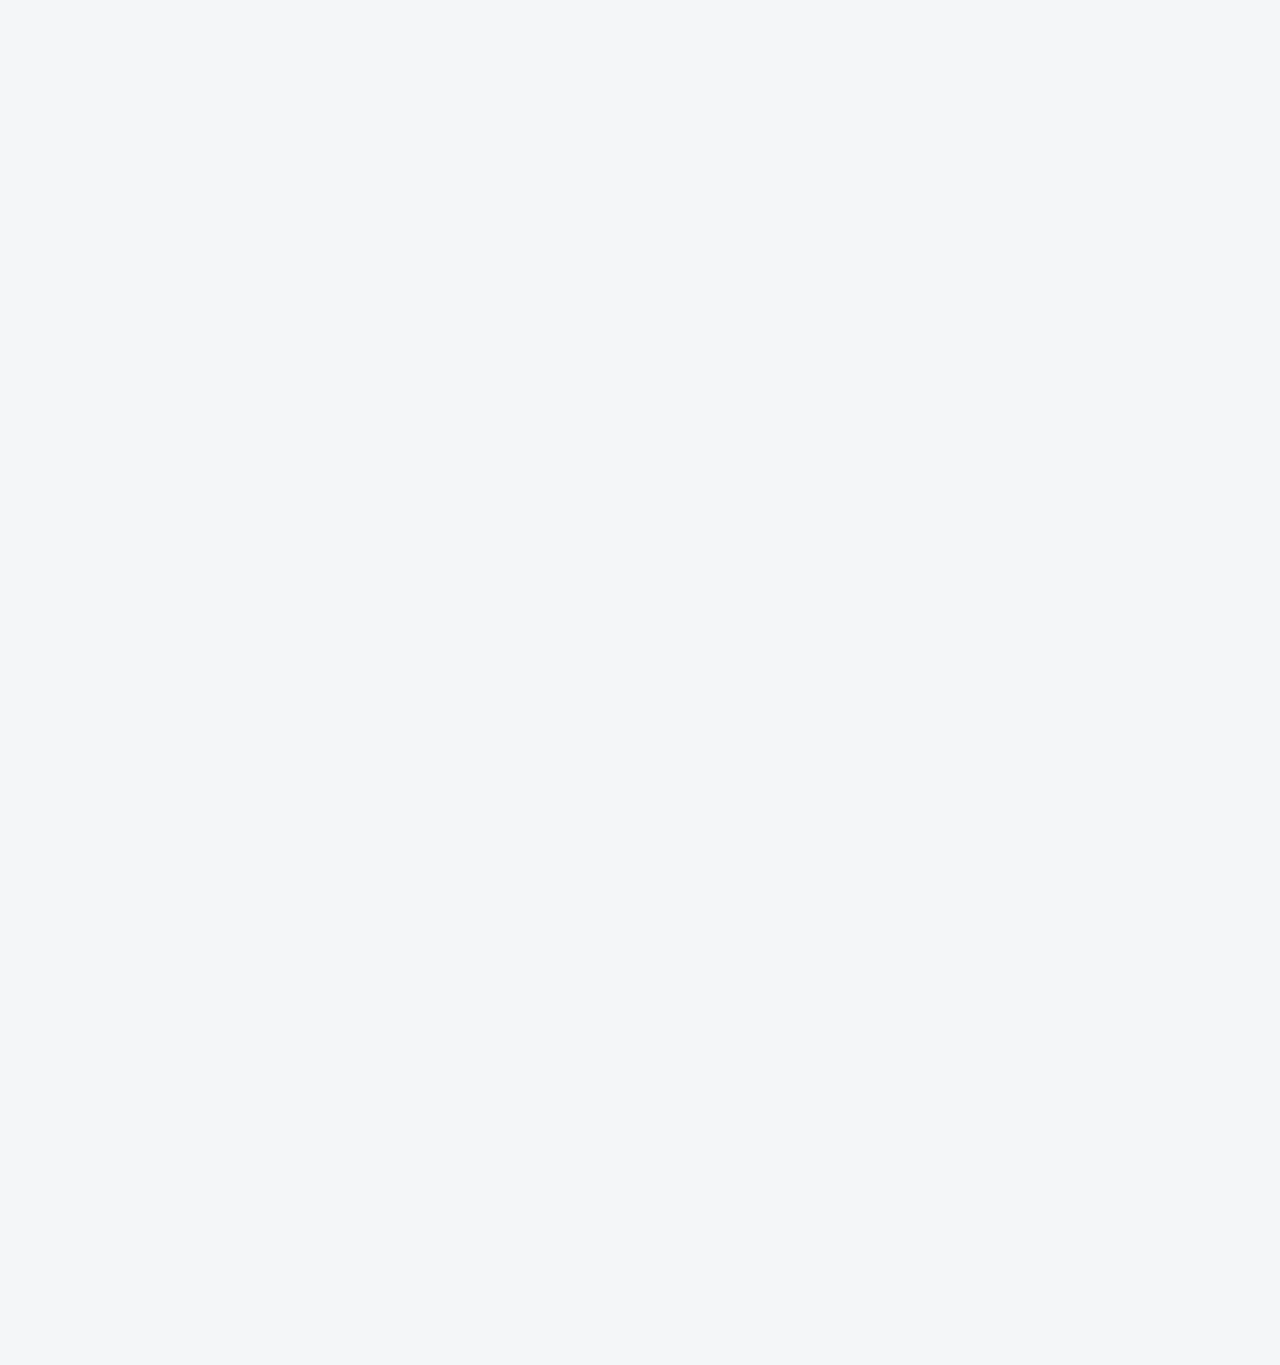
==== index.html @ 86b99d9c "v1.0: 굴착기 인양력 비교 · 시각화 Co-Authored-By: Claude Fable 5.2 <noreply@anthropic.com>" ====
<!DOCTYPE html>
<html lang="ko">
<head>
<meta charset="UTF-8">
<meta name="viewport" content="width=device-width, initial-scale=1.0">
<title>굴착기 인양력 비교 · 시각화 — 표준 CSV · 2D/3D · 기준 대비 차이 · 엑셀</title>
<meta name="description" content="자사 · 경쟁사 굴착기 인양력 표준 CSV 를 올리면 옵션별로 걸러 전방 · 측방 인양력을 2D · 3D 로 비교하고, 기준 모델 대비 차이(%)와 엑셀 자료를 만듭니다. 설치 없이 브라우저에서 돌고 파일은 서버로 올라가지 않습니다.">
<link rel="icon" href="favicon.svg" type="image/svg+xml">
<link rel="canonical" href="https://build-2611-18.jobability.co.kr/">
<meta name="robots" content="index,follow">
<meta property="og:type" content="website">
<meta property="og:site_name" content="생성형 AI 업무자동화 전문가과정 · 2차수">
<meta property="og:url" content="https://build-2611-18.jobability.co.kr/">
<meta property="og:title" content="굴착기 인양력 비교 · 시각화 — 생성형 AI 업무자동화 전문가과정 2차수">
<meta property="og:description" content="표준 CSV 를 올리면 옵션별 필터 · 2D/3D 비교 · 기준 모델 대비 차이(%) · 엑셀까지. 설치 없이 브라우저에서.">
<meta property="og:image" content="https://build-2611-18.jobability.co.kr/og-index.png">
<meta property="og:image:width" content="1200">
<meta property="og:image:height" content="630">
<meta property="og:locale" content="ko_KR">
<meta name="twitter:card" content="summary_large_image">
<link rel="stylesheet" href="css/style.css?v=1.0">
<link rel="stylesheet" href="css/app.css?v=1.0">
<!-- auth-kit: 로그인 전에는 도구 화면을 감춘다(js/auth.js 가 판정 뒤 푼다) -->
<script>document.documentElement.classList.add('auth-lock')</script>
<link rel="stylesheet" href="css/auth.css?v=2026-11-13.1">
<link rel="stylesheet" href="css/board.css?v=2026-11-13.1">
<link rel="stylesheet" href="css/kit-build.css?v=2026-11-13.1">
<!-- /auth-kit -->
</head>
<body>
<nav class="topnav" aria-label="주요 메뉴">
  <div class="topnav-inner">
    <a class="topnav-brand" href="index.html">인양력 비교 <small>build-2611-18 · 기획 조민규</small></a>
    <ul class="topnav-links">
      <li><a href="#s-data">데이터</a></li>
      <li><a href="#s-cond">조건</a></li>
      <li><a href="#s-2d">2D</a></li>
      <li><a href="#s-cmp">비교표</a></li>
      <li><a href="#s-3d">3D</a></li>
      <li><a href="#s-ai">AI 자동정리</a></li>
      <li><a href="guide.html">사용법</a></li>
      <li><a href="plan.html">기획서</a></li>
    </ul>
  </div>
</nav>
<header class="hero"><div class="wrap">
  <div class="eyebrow">생성형 AI 업무자동화 전문가과정 · 2차수 · 프로젝트 18</div>
  <h1>굴착기 인양력 비교 · 시각화</h1>
  <p>자사 · 경쟁사 인양력 <b>표준 CSV(19열)</b>를 올리면 옵션별로 걸러 <b>전방 · 측방 인양력을 2D · 3D</b>로 비교하고,
     <b>기준 모델 대비 차이(%)</b>와 엑셀 자료를 만듭니다. Python 설치 없이 브라우저에서 바로 돕니다.</p>
</div></header>

<main><div class="wrap">

<section id="s-data" class="card">
  <h2 style="margin-top:0">1. 인양력 데이터를 올리세요 <small>표준 머리글 CSV · 엑셀, 여러 파일 가능</small></h2>
  <label class="drop" id="drop">
    <input type="file" id="file" accept=".csv,.xlsx,.xls" multiple>
    <b>CSV · 엑셀 파일을 끌어다 놓거나 눌러서 고르세요</b>
    <span>파일은 서버로 올라가지 않습니다 · 읽기와 계산은 이 브라우저 안에서만 합니다</span>
  </label>
  <div class="btnrow">
    <button class="btn primary" id="btn-sample">예제로 해보기</button>
    <button class="btn" id="btn-template">표준 양식(CSV) 내려받기</button>
    <button class="btn" id="btn-sample-csv">예제 CSV 내려받기</button>
    <button class="btn sm danger" id="btn-clear" hidden>올린 데이터 비우기</button>
  </div>
  <p class="sub" style="margin-top:10px">예제는 가상 모델 4종(ALPHA AX35 등)입니다 — 실제 장비의 값이 아닙니다.</p>
  <div id="file-status"></div>
</section>

<section id="s-cond" class="card" hidden>
  <h2 style="margin-top:0">2. 비교 조건 <small>고르면 바로 다시 그립니다</small></h2>
  <div id="filters"></div>
  <div class="form">
    <label>Height(2D · 비교표) <select id="height"></select></label>
    <label>값 표시(Data Label) <select id="label"><option value="off">끔</option><option value="on">켬</option></select></label>
  </div>
  <h3>비교할 곡선 <small>같은 사양(모델 · 붐 · 암 · 캐빈 · 슈 · CW · 블레이드)이 한 곡선입니다 · ★ = 기준 모델</small></h3>
  <div class="tablewrap free" id="curves"></div>
  <div id="cond-notes"></div>
</section>

<section id="s-2d" class="card" hidden>
  <h2 style="margin-top:0">3. 2D 비교 <small>Radius – Lifting Capacity</small></h2>
  <div class="win"><h3>전방(Front) 인양력</h3><div id="c-front"></div></div>
  <div class="win"><h3>측방(Side) 인양력</h3><div id="c-side"></div></div>
</section>

<section id="s-cmp" class="card" hidden>
  <h2 style="margin-top:0">4. 기준 모델 대비 차이</h2>
  <div class="form">
    <label>비교할 Radius(m) <input type="text" id="radii" placeholder="비우면 데이터에 있는 반경 전부 · 예) 2, 2.5, 3.2"></label>
  </div>
  <p class="sub">데이터에 없는 사이 반경은 앞뒤 값을 직선으로 이은 <b>추정값</b>이고 「추정」으로 표시합니다. 데이터 범위 밖 반경은 값을 만들지 않습니다.</p>
  <h3>전방(Front)</h3><div class="tablewrap free" id="t-front"></div>
  <h3>측방(Side)</h3><div class="tablewrap free" id="t-side"></div>
  <div class="btnrow noprint"><button class="btn green" id="btn-xlsx">엑셀로 내려받기</button><button class="btn" id="btn-csv">거른 데이터 CSV</button><button class="btn" id="btn-print">인쇄 · PDF 저장</button></div>
</section>

<section id="s-3d" class="card" hidden>
  <h2 style="margin-top:0">5. 3D 비교 <small>Radius × Height × Capacity — 그림을 끌어 돌려 봅니다</small></h2>
  <div class="form">
    <label>구분 <select id="k3"><option value="front">전방(Front)</option><option value="side">측방(Side)</option></select></label>
    <label>모양 <select id="m3"><option value="surface">곡면(높이별 곡선 + 반경별 연결)</option><option value="scatter">점</option></select></label>
    <label>좌우 회전 <input type="range" id="yaw" min="-180" max="180" value="-30"></label>
    <label>위아래 <input type="range" id="pitch" min="5" max="85" value="30"></label>
  </div>
  <div id="c-3d"></div>
</section>

<section id="s-ai" class="card">
  <h2 style="margin-top:0">6. 경쟁사 인양력 표 — AI 자동정리 결과를 표준 CSV 로 <small>API 키 없이</small></h2>
  <ol class="steps">
    <li>아래 지침을 복사해 쓰는 AI(ChatGPT · Claude · Gemini)에 붙이고, 카탈로그의 인양력 표 <b>이미지</b>를 함께 올립니다.</li>
    <li>AI 가 준 <b>JSON</b> 을 아래 칸에 붙여 넣고 「검증 및 변환」을 누릅니다. 단위(kg · kN · lb · mm · ft)는 ton · m 로 바꾸고 옵션 표기를 맞춥니다.</li>
    <li>표를 <b>원본 이미지와 대조</b>해 틀린 숫자를 JSON 에서 고친 뒤 다시 변환합니다. 맞으면 CSV 로 받거나 바로 비교에 넣습니다.</li>
  </ol>
  <div class="btnrow"><button class="btn" id="btn-prompt">이미지 분석 지침 복사</button><button class="btn sm" id="btn-json-sample">JSON 예시 넣기</button></div>
  <details class="box"><summary>지침 전문 보기</summary><pre class="prompt" id="prompt"></pre></details>
  <textarea id="json" spellcheck="false" placeholder='{"case":"3","defaults":{…},"cells":[…]}'></textarea>
  <div class="btnrow"><button class="btn primary" id="btn-convert">검증 및 변환</button><button class="btn" id="btn-conv-csv" hidden>변환된 CSV 내려받기</button><button class="btn green" id="btn-conv-use" hidden>변환된 데이터로 비교하기</button></div>
  <div id="conv-status"></div>
  <div class="tablewrap" id="conv-table" hidden></div>
  <p class="sub">AI 는 숫자 · 단위 · 전방/측방 · 옵션 분류를 잘못 읽을 수 있습니다. 대조 없이 설계 판단에 쓰지 마세요. 별표(*)는 값과 따로 보존하고 표에서 굵게 보입니다.</p>
</section>

</div></main>
<footer><div class="wrap">생성형 AI 업무자동화 전문가과정 2차수 · 프로젝트 18 · 기획 조민규 · 예제 데이터는 실제 장비 값이 아닙니다.</div></footer>
<script src="lib/xlsx.full.min.js"></script>
<script src="js/prompt.js?v=1.0"></script>
<script src="js/lift.js?v=1.0"></script>
<script src="js/app.js?v=1.0"></script>
<!-- auth-kit: 로그인 · 사용 신청 · 승인 · 게시판(키트 정본 data10-00/kit/auth, 적용 build-2611-00/tools/kit) -->
<script src="vendor/supabase.js?v=2026-11-13.1"></script>
<script src="js/auth-config.js?v=2026-11-13.1"></script>
<script src="js/kit-build.js?v=2026-11-13.1"></script>
<script src="js/board.js?v=2026-11-13.1"></script>
<script src="js/auth.js?v=2026-11-13.1"></script>
<!-- /auth-kit -->
</body>
</html>
---- css/style.css ----
:root{
  --bg:#f4f6f8; --card:#fff; --ink:#152232; --sub:#5b6b7b; --line:#dde4ea;
  --brand:#154b6e; --brand-deep:#0d3350; --accent:#0b6e99;
  --ok:#0a6045; --warn:#7a4f00; --danger:#c8341f;
  --wrap:1320px; --pad:24px;
}
@media (max-width:640px){ :root{ --pad:16px; } }
*{box-sizing:border-box; margin:0; padding:0;}
html,body{background:var(--bg); color:var(--ink);
  font-family:"Pretendard","Apple SD Gothic Neo","Malgun Gothic",sans-serif;}
body{font-size:15px; line-height:1.65; word-break:keep-all; overflow-wrap:break-word;}

/* 상단 바는 고정 — 표를 아래로 훑는 동안에도 조작부가 보여야 한다.
   sticky 가 아니라 fixed 다: 조상에 overflow 가 걸리면 sticky 는 조용히 죽는다. */
.topnav{position:fixed; top:0; left:0; right:0; z-index:40;
  background:var(--brand-deep); border-bottom:1px solid rgba(255,255,255,.12);}
.topnav-inner{display:flex; align-items:center; justify-content:space-between;
  gap:20px; max-width:var(--wrap); margin:0 auto; padding:0 var(--pad); min-height:56px;}
.topnav-brand{display:flex; align-items:center; min-height:56px; color:#fff;
  font-weight:750; font-size:14.5px; text-decoration:none; white-space:nowrap;}
.topnav-brand small{font-weight:400; opacity:.7; font-size:12px; margin-left:8px;}
.topnav-links{display:flex; align-items:center; gap:2px; list-style:none; margin:0; padding:0;
  overflow-x:auto; scrollbar-width:none;}
.topnav-links::-webkit-scrollbar{display:none;}
.topnav-links a{display:flex; align-items:center; min-height:56px; padding:0 12px;
  color:rgba(255,255,255,.82); text-decoration:none; font-size:13.5px; font-weight:600;
  white-space:nowrap; border-bottom:2px solid transparent;}
.topnav-links a:hover{color:#fff;}
.topnav-links a.active{color:#fff; border-bottom-color:#7ec8a0;}
@media (max-width:860px){
  .topnav-inner{gap:10px; padding:0 14px; min-height:52px;}
  .topnav-brand{min-height:52px; font-size:13.5px;} .topnav-brand small{display:none;}
  .topnav-links a{min-height:52px; padding:0 9px; font-size:13px;}
}

.hero{background:linear-gradient(180deg,var(--brand-deep),var(--brand)); color:#fff;
  padding:52px 0 38px; margin-top:56px;}
@media (max-width:860px){ .hero{margin-top:52px; padding:38px 0 28px;} }
.hero .eyebrow{font-size:12.5px; letter-spacing:.08em; opacity:.75; margin-bottom:9px;}
.hero h1{font-size:27px; line-height:1.3; font-weight:750; margin-bottom:11px;}
.hero p{max-width:66ch; color:rgba(255,255,255,.86); font-size:14.5px;}
main{padding:34px 0 60px;}
.wrap{max-width:var(--wrap); margin:0 auto; padding:0 var(--pad);}

h2{font-size:19px; font-weight:700; margin:32px 0 8px;}
main > .wrap > :first-child{margin-top:0;}
p{margin:0 0 13px;} .sub{color:var(--sub); font-size:14px;}
code{font-family:ui-monospace,SFMono-Regular,Menlo,monospace; font-size:.92em;
  background:#eef2f6; border-radius:4px; padding:1px 5px;}

.card{background:var(--card); border:1px solid var(--line); border-radius:12px;
  padding:22px 24px; margin-bottom:18px;}
.drop{display:block; border:2px dashed #93a7bd; border-radius:12px; background:#fbfdff;
  padding:30px 20px; text-align:center; cursor:pointer; transition:border-color .15s,background .15s;}
.drop:hover,.drop.over{border-color:var(--accent); background:#f0f8fc;}
.drop b{display:block; font-size:15.5px; margin-bottom:5px;}
.drop span{color:var(--sub); font-size:13.5px;}
input[type=file]{display:none;}

.btn{display:inline-flex; align-items:center; justify-content:center; gap:6px;
  min-height:42px; padding:0 18px; border-radius:9px; border:1px solid var(--line);
  background:#fff; color:var(--ink); font-size:14px; font-weight:650; cursor:pointer;}
.btn:hover{border-color:#9fb2c4;}
.btn.primary{background:var(--brand); border-color:var(--brand); color:#fff;}
.btn.primary:hover{background:var(--brand-deep);}
.btn.green{background:var(--ok); border-color:var(--ok); color:#fff;}
.btn:disabled{opacity:.45; cursor:not-allowed;}
.btnrow{display:flex; flex-wrap:wrap; gap:8px; margin-top:14px;}

.note{border-left:4px solid var(--accent); background:#eef6fa; color:#0b3a4f;
  padding:13px 15px; border-radius:8px; font-size:14px; margin:14px 0;}
.warn{border-left:4px solid var(--danger); background:#fdeae7; color:#7a1a0c;
  padding:13px 15px; border-radius:8px; font-size:14px; margin:14px 0;}
.ok{border-left:4px solid var(--ok); background:#e9f6f0; color:#08422a;
  padding:13px 15px; border-radius:8px; font-size:14px; margin:14px 0;}

.tablewrap{overflow-x:auto; border:1px solid var(--line); border-radius:10px; background:#fff; max-height:70vh;}
table{border-collapse:collapse; width:100%; font-size:13px;}
th,td{border-bottom:1px solid var(--line); padding:8px 11px; text-align:left; white-space:nowrap;}
th{background:#eef2f6; font-weight:700; position:sticky; top:0; z-index:1;}
tr:last-child td{border-bottom:0;}
td.num{text-align:right; font-variant-numeric:tabular-nums;}
td.mono{font-family:ui-monospace,SFMono-Regular,Menlo,monospace;}
tr.flag td{background:#fdf3f1;}
/* 계산으로 채운 값은 문서에 적혀 있던 값과 **신뢰도가 다르다.**
   같은 모양으로 두면 사람이 구분하지 못한 채 그대로 믿게 된다. */
td .calc{display:inline-block; margin-left:5px; font-size:10.5px; font-weight:700;
  color:#0b3a4f; background:#dceaf3; border-radius:4px; padding:1px 5px; vertical-align:middle;}
.rev{color:var(--danger); font-weight:650; white-space:normal; min-width:240px;}

.filelist{margin:13px 0 0; padding:0; list-style:none; font-size:13.5px;}
.filelist li{padding:6px 0; border-bottom:1px solid var(--line); color:var(--sub);
  display:flex; justify-content:space-between; gap:10px;}
.filelist li:last-child{border-bottom:0;}
.stats{display:flex; flex-wrap:wrap; gap:10px; margin:14px 0 0;}
.stat{background:#eef2f6; border-radius:9px; padding:9px 14px; font-size:13.5px;}
.stat b{font-size:17px; display:block; font-variant-numeric:tabular-nums;}
footer{border-top:1px solid var(--line); padding:24px 0 40px; color:var(--sub); font-size:13px;}
---- css/app.css ----
/* 이 앱 전용 — 공통 style.css 뒤에 읽는다 */
[hidden]{display:none !important;}
h3{font-size:15.5px; font-weight:700; margin:22px 0 8px;}
h3 small,h2 small{font-weight:400; font-size:12.5px; margin-left:6px; color:var(--sub);}
a{color:var(--accent);}
section{scroll-margin-top:70px;}
.btn.sm{min-height:34px; padding:0 12px; font-size:13px;} .btn.danger{color:var(--danger); border-color:#e7b5ad;}
.bad{color:var(--danger); font-weight:650;} .muted{color:var(--sub);}
.note ul,.warn ul,.ok ul{margin:6px 0 0 18px;}
.form{display:grid; grid-template-columns:repeat(auto-fill,minmax(min(220px,100%),1fr)); gap:10px 14px; align-items:end; margin:10px 0;}
.form label{display:flex; flex-direction:column; gap:4px; font-size:13px; color:var(--sub); min-width:0;}
input[type=text],select,textarea{font:inherit; font-size:14px; padding:6px 8px; border:1px solid var(--line); border-radius:7px; background:#fff; color:var(--ink); min-width:0; width:100%;}
input[type=range]{width:100%;}
textarea{min-height:150px; resize:vertical; font-family:ui-monospace,SFMono-Regular,Menlo,monospace; font-size:12.5px; line-height:1.55; margin-top:10px;}
.tablewrap.free{max-height:none;}
.frow{display:flex; flex-wrap:wrap; gap:6px 8px; align-items:center; margin:7px 0; font-size:13.5px;}
.frow > b{min-width:74px; font-size:12.5px; color:var(--sub); font-weight:600;}
.chip{border:1px solid var(--line); background:#fff; color:var(--ink); border-radius:999px; padding:4px 12px; font:inherit; font-size:13px; cursor:pointer; min-height:30px;}
.chip.on{background:var(--brand); border-color:var(--brand); color:#fff;}
.chip.only{background:#eef2f6; cursor:default; color:var(--sub);}
#curves td{padding:5px 8px; vertical-align:middle;} #curves input[type=color]{width:34px; height:26px; padding:0; border:1px solid var(--line); border-radius:5px; background:#fff;}
#curves tr.off td{opacity:.5;} #curves tr.base td:nth-child(3){font-weight:700;}
.win{margin:0 0 6px; min-width:0;}
svg.big{width:100%; height:auto; display:block; background:#fff; border:1px solid var(--line); border-radius:10px; touch-action:none;}
svg .grid{stroke:#e6ebf0;} svg .ax{font-size:11.5px; fill:#5b6b7b;} svg .axt{font-size:12px; fill:#34404c; font-weight:600;} svg .lbl{font-size:10.5px; fill:#152232;}
svg .frame{stroke:#b7c2cd; stroke-width:1; fill:none;}
.legend{display:flex; flex-wrap:wrap; gap:6px 14px; align-items:center; font-size:12.5px; color:var(--sub); margin:6px 0;}
.legend .sw{display:inline-block; width:14px; height:4px; border-radius:2px; margin-right:5px; vertical-align:3px;}
td.num{text-align:right; font-variant-numeric:tabular-nums; white-space:nowrap;}
td.up{color:#0a6045;} td.down{color:var(--danger);} td .est{font-size:11px; color:#8a5a00; background:#fdf1d8; border-radius:4px; padding:0 4px; margin-left:4px;}
td small.d{display:block; font-size:11.5px;}
tr.base td{background:#f1f6fa;} td b.star{font-weight:800;}
.steps{margin:0 0 12px 20px;} .steps li{margin-bottom:5px; font-size:14px;}
details.box{border:1px solid var(--line); border-radius:10px; padding:10px 14px; margin-top:10px; background:#fbfdff;}
details.box summary{cursor:pointer; font-weight:650; font-size:14px;}
pre.prompt{white-space:pre-wrap; font-size:12px; line-height:1.6; margin:10px 0 0; max-height:320px; overflow:auto;}
.doc h2{margin-top:30px;} .doc ol,.doc ul{margin:0 0 13px 22px;} .doc li{margin-bottom:5px;}
@media print{
  .topnav,.hero,footer,.noprint,#s-data,#s-ai,#filters,.form{display:none !important;}
  body,html{background:#fff;} main{padding:0;} .card{border:0; padding:0 0 10px; margin:0;} svg,table{break-inside:avoid;}
  .tablewrap{overflow:visible; max-height:none; border:0;} th{position:static;}
}
---- css/auth.css ----
/* data10 로그인 키트 — 정본: data10-00/kit/auth/css/auth.css (사본을 직접 고치지 말 것)
   로그인 전 대문 · 사용 신청 · 승인 대기 · 구성원 관리 창. 클래스는 모두 ag- / auth- 로 시작해 도구 화면과 섞이지 않는다. */
:root {
  --ag-ink: #172334; --ag-sub: #55657a; --ag-line: #d6dee8; --ag-bg: #f3f6f9;
  --ag-navy: #13274b; --ag-navy-2: #0c1b36; --ag-brand: #1f5fa8; --ag-brand-d: #174a84;
  --ag-ok: #1b6e3a; --ag-ok-bg: #e5f3ea; --ag-err: #b3261e; --ag-err-bg: #fdecea; --ag-warn: #7a5200; --ag-warn-bg: #fff4d6;
  --ag-accent: #a9c2e2;
  --ag-pad: 20px;
}
@media (min-width: 640px) { :root { --ag-pad: 28px; } }
@media (min-width: 1024px) { :root { --ag-pad: 40px; } }

/* 로그인 전에는 도구 화면을 감춘다(자리는 그대로 — 그래프 폭 계산이 흔들리지 않게 visibility) */
html.auth-lock body > *:not(#authGate) { visibility: hidden; }
html.auth-lock body { overflow: hidden; }

.ag {
  position: fixed; inset: 0; z-index: 2000; overflow-y: auto; -webkit-overflow-scrolling: touch;
  background: var(--ag-bg); color: var(--ag-ink);
  font: 16px/1.65 Pretendard, 'Apple SD Gothic Neo', 'Malgun Gothic', 'Noto Sans KR', sans-serif;
  word-break: keep-all; overflow-wrap: break-word;
}
.ag[hidden] { display: none; }
.ag *, .ag *::before, .ag *::after, .ag-modal * { box-sizing: border-box; }

.ag-wrap {
  max-width: calc(1180px + 2 * var(--ag-pad)); margin: 0 auto; padding: 0 var(--ag-pad);
  display: grid; grid-template-columns: minmax(0, 1fr); gap: 0;
}
.ag-hero {
  background: linear-gradient(160deg, var(--ag-navy) 0%, var(--ag-navy-2) 100%); color: #fff;
  margin: 0 calc(-1 * var(--ag-pad)); padding: 36px var(--ag-pad) 32px;
}
.ag-side { padding: 24px 0 8px; }
@media (min-width: 960px) {
  .ag { background: linear-gradient(90deg, var(--ag-navy-2) 0, var(--ag-navy-2) 50%, var(--ag-bg) 50%); }
  .ag-wrap { grid-template-columns: minmax(0, 1fr) minmax(0, 1fr); min-height: calc(100vh - 48px); align-items: center; }
  .ag-hero { margin: 0; padding: 56px 48px 56px 0; background: none; min-height: 100%; display: flex; flex-direction: column; justify-content: center; }
  .ag-side { padding: 56px 0 56px 48px; }
}
.ag-eyebrow { margin: 0 0 10px; font-size: 13.5px; letter-spacing: .02em; color: var(--ag-accent); }
.ag-hero h1 { margin: 0 0 14px; font-size: clamp(26px, 3.6vw, 38px); line-height: 1.3; color: #fff; font-weight: 800; }
.ag-lead { margin: 0 0 24px; color: #d7e3f2; font-size: 16.5px; max-width: 640px; }
.ag-feats { list-style: none; margin: 0 0 24px; padding: 0; display: grid; grid-template-columns: minmax(0, 1fr); gap: 10px; }
@media (min-width: 640px) { .ag-feats { grid-template-columns: repeat(2, minmax(0, 1fr)); } }
.ag-feats li { border: 1px solid rgba(255, 255, 255, .14); border-radius: 12px; padding: 14px 16px; background: rgba(255, 255, 255, .05); }
.ag-feats b { display: block; color: #fff; font-size: 15.5px; margin-bottom: 4px; }
.ag-feats span { display: block; color: #c4d3e6; font-size: 14px; line-height: 1.55; }
.ag-flow-t { margin: 0 0 8px; font-size: 13.5px; color: #a9c2e2; }
.ag-flow ol { list-style: none; margin: 0; padding: 0; display: flex; flex-wrap: wrap; gap: 8px; }
.ag-flow li { display: inline-flex; align-items: center; gap: 8px; padding: 6px 12px 6px 6px; border-radius: 999px; background: rgba(255, 255, 255, .08); color: #e6eef8; font-size: 14px; }
.ag-n { display: inline-grid; place-items: center; width: 24px; height: 24px; border-radius: 50%; background: #fff; color: var(--ag-navy); font-weight: 700; font-size: 13px; }

.ag-card { background: #fff; border: 1px solid var(--ag-line); border-radius: 16px; padding: 26px 24px; box-shadow: 0 10px 30px rgba(15, 30, 55, .08); max-width: 460px; margin: 0 auto; }
.ag-card h2 { margin: 6px 0 8px; font-size: 21px; color: var(--ag-ink); }
.ag-card p { margin: 0 0 12px; }
.ag-sub { color: var(--ag-sub); font-size: 14.5px; }
.ag-tabs { display: flex; gap: 4px; padding: 4px; background: #eef2f6; border-radius: 10px; margin: 0 0 18px; }
.ag-tabs button { flex: 1; border: 0; background: transparent; padding: 9px 10px; border-radius: 8px; font: inherit; font-weight: 600; color: var(--ag-sub); cursor: pointer; }
.ag-tabs button[aria-selected="true"] { background: #fff; color: var(--ag-ink); box-shadow: 0 1px 3px rgba(0, 0, 0, .1); }
.ag-form { display: grid; gap: 12px; }
.ag-form label { display: grid; gap: 5px; font-size: 14px; font-weight: 600; color: var(--ag-ink); }
.ag-form small { font-weight: 400; color: var(--ag-sub); }
.ag-form input { font: inherit; font-size: 16px; font-weight: 400; padding: 10px 12px; border: 1px solid var(--ag-line); border-radius: 9px; background: #fff; color: var(--ag-ink); width: 100%; }
.ag-form input::placeholder { color: #8a97a8; font-weight: 400; }
.ag-form input:focus { outline: 2px solid var(--ag-brand); outline-offset: 1px; border-color: var(--ag-brand); }
.ag-btn { font: inherit; font-weight: 700; display: inline-flex; align-items: center; justify-content: center; gap: 6px; min-height: 44px; padding: 8px 16px;
  border-radius: 10px; border: 1px solid var(--ag-line); background: #fff; color: var(--ag-ink); cursor: pointer; width: 100%; }
.ag-btn:hover { border-color: var(--ag-brand); }
.ag-btn:disabled { opacity: .6; cursor: progress; }
.ag-primary { background: var(--ag-brand); border-color: var(--ag-brand); color: #fff; }
.ag-primary:hover { background: var(--ag-brand-d); }
.ag-kakao { background: #fee500; border-color: #fee500; color: #191600; }
.ag-or { display: flex; align-items: center; gap: 10px; color: var(--ag-sub); font-size: 13px; margin: 14px 0; }
.ag-or::before, .ag-or::after { content: ''; flex: 1; height: 1px; background: var(--ag-line); }
.ag-hint { margin: 14px 0 0 !important; color: var(--ag-sub); font-size: 13.5px; }
.ag-msg { margin: 12px 0 0 !important; font-size: 14px; min-height: 1em; color: var(--ag-sub); }
.ag-msg:empty { display: none; }
.ag-msg.is-err { color: var(--ag-err); background: var(--ag-err-bg); padding: 8px 12px; border-radius: 8px; }
.ag-msg.is-ok { color: var(--ag-ok); background: var(--ag-ok-bg); padding: 8px 12px; border-radius: 8px; }
.ag-link { border: 0; background: none; color: var(--ag-sub); text-decoration: underline; font: inherit; font-size: 14px; cursor: pointer; margin-top: 14px; padding: 6px 0; }
.ag-badge { display: inline-block; padding: 3px 10px; border-radius: 999px; background: var(--ag-warn-bg); color: var(--ag-warn); font-size: 13px; font-weight: 700; }
.ag-badge.is-off { background: var(--ag-err-bg); color: var(--ag-err); }
.ag-claim { margin-top: 16px; padding: 14px; border: 1px dashed var(--ag-line); border-radius: 10px; font-size: 14px; color: var(--ag-sub); }
.ag-foot { text-align: center; color: var(--ag-sub); font-size: 13px; margin: 0; padding: 14px var(--ag-pad) 22px; }
@media (min-width: 960px) { .ag-foot { color: #8fa3bd; text-align: left; max-width: calc(1180px + 2 * var(--ag-pad)); margin: 0 auto; } }

/* 상단 바 계정 칩 */
.auth-chip { display: flex; align-items: center; gap: 6px; margin-left: auto; flex-wrap: nowrap; font-size: 13.5px; }
.auth-chip.is-float { position: fixed; top: 10px; right: 10px; z-index: 1500; background: #fff; border: 1px solid var(--ag-line); border-radius: 999px; padding: 4px 6px 4px 12px; }
.auth-chip-name { max-width: 9em; overflow: hidden; text-overflow: ellipsis; white-space: nowrap; font-weight: 600; }
.auth-chip-btn { font: inherit; font-size: 13px; border: 1px solid var(--ag-line); background: #fff; color: var(--ag-ink); border-radius: 8px; padding: 5px 10px; cursor: pointer; white-space: nowrap; display: inline-flex; align-items: center; gap: 4px; }
.auth-chip-btn:hover { border-color: var(--ag-brand); color: var(--ag-brand); }
.auth-chip-n { display: inline-grid; place-items: center; min-width: 18px; height: 18px; padding: 0 5px; border-radius: 9px; background: var(--ag-err); color: #fff; font-size: 11.5px; font-weight: 700; }
.auth-chip-n[hidden] { display: none; }
@media (max-width: 639px) { .auth-chip-name { display: none; } }

/* 구성원 관리 창 */
.ag-modal { position: fixed; inset: 0; z-index: 2100; background: rgba(10, 20, 35, .5); display: flex; align-items: flex-start; justify-content: center; padding: 24px 12px; overflow-y: auto;
  font: 15px/1.6 Pretendard, 'Apple SD Gothic Neo', 'Malgun Gothic', sans-serif; color: var(--ag-ink); word-break: keep-all; overflow-wrap: break-word; }
.ag-modal[hidden] { display: none; }
.ag-panel { background: #fff; border-radius: 14px; width: 100%; max-width: 980px; padding: 20px 22px 24px; }
.ag-panel-h { display: flex; align-items: center; justify-content: space-between; gap: 12px; }
.ag-panel-h h2 { margin: 0; font-size: 20px; }
.ag-x { border: 0; background: none; font-size: 26px; line-height: 1; cursor: pointer; color: var(--ag-sub); padding: 4px 8px; }
.ag-panel .ag-tabs { max-width: 320px; margin: 12px 0; }
.ag-tablewrap { overflow-x: auto; }
.ag-table { width: 100%; border-collapse: collapse; font-size: 14.5px; }
.ag-table th, .ag-table td { text-align: left; vertical-align: top; padding: 10px 8px; border-bottom: 1px solid var(--ag-line); }
.ag-table th { background: #f1f4f8; font-size: 13.5px; white-space: nowrap; }
.ag-table small { color: var(--ag-sub); }
.ag-acts { display: flex; flex-wrap: wrap; gap: 6px; min-width: 150px; }
.ag-btn.ag-sm { width: auto; min-height: 34px; padding: 4px 10px; font-size: 13.5px; }
.ag-st { display: inline-block; padding: 1px 8px; border-radius: 999px; font-size: 12.5px; font-weight: 700; background: #eef2f6; color: var(--ag-sub); }
.ag-st.is-pending { background: var(--ag-warn-bg); color: var(--ag-warn); }
.ag-st.is-active { background: var(--ag-ok-bg); color: var(--ag-ok); }
.ag-st.is-disabled { background: var(--ag-err-bg); color: var(--ag-err); }
.ag-st.is-admin { background: #e6eef9; color: var(--ag-brand-d); }
/* 밝은 테마(plan.json landing.theme = "light") — 바탕은 --ag-bg, 글자는 --ag-ink, 강조는 --ag-accent */
.ag-light, .ag-light .ag-hero { background: var(--ag-bg); }
@media (min-width: 960px) { .ag.ag-light { background: var(--ag-bg); } }
.ag-light .ag-hero { color: var(--ag-ink); }
.ag-light .ag-hero h1 { color: var(--ag-navy); font-size: clamp(30px, 4.2vw, 46px); line-height: 1.25; }
.ag-light .ag-eyebrow { font-size: 16px; font-weight: 700; }
.ag-light .ag-lead { color: var(--ag-sub); font-size: 17px; }
.ag-light .ag-feats li { background: #fff; border-color: var(--ag-line); }
.ag-light .ag-feats b { color: var(--ag-ink); }
.ag-light .ag-feats span { color: var(--ag-sub); }
.ag-light .ag-flow-t { color: var(--ag-sub); }
.ag-light .ag-flow li { background: #fff; color: var(--ag-ink); border: 1px solid var(--ag-line); }
.ag-light .ag-n { background: var(--ag-navy); color: #fff; }
.ag-light .ag-primary { background: var(--ag-navy); border-color: var(--ag-navy); }
.ag-light .ag-primary:hover { background: var(--ag-navy-2); }
@media (min-width: 960px) { .ag-light .ag-foot { color: var(--ag-sub); } }
/* 대문 그림(SVG) — 현장 데이터 → 관리도. 색은 currentColor 하나로(테마마다 .ag-art color 만 바꾼다) */
.ag-hero { position: relative; overflow: hidden; }
.ag-hero > :not(.ag-art) { position: relative; z-index: 1; }
.ag-art { position: absolute; z-index: 0; pointer-events: none; color: #7fa6d6; opacity: .3;
  right: -40px; top: 8px; width: min(560px, 78%); height: auto; }
.ag-par { transition: transform .6s cubic-bezier(.2, .7, .2, 1); }
.ag-line { fill: none; stroke: currentColor; stroke-width: 2.5; stroke-linecap: round; }
.ag-ucl { stroke: currentColor; stroke-width: 1; stroke-dasharray: 5 6; opacity: .55; }
.ag-lbl { fill: currentColor; font-size: 12px; opacity: .7; font-family: inherit; }
.ag-pt { fill: var(--ag-navy-2); stroke: currentColor; stroke-width: 2; }
.ag-ring { fill: none; stroke: currentColor; stroke-width: 2; transform-box: fill-box; transform-origin: center; opacity: 0; }
@media (max-width: 639px) { .ag-art { width: 92%; right: -24px; top: 0; opacity: .28; } .ag-lbl { display: none; } }
/* 데스크톱: 왼쪽 칸 맨 아래 띠(내용과 겹치지 않게 그만큼 아래 여백을 둔다) */
@media (min-width: 960px) {
  .ag-hero { padding-bottom: 210px; }
  .ag-art { top: auto; bottom: 34px; left: 0; right: 32px; width: auto; max-width: 600px; opacity: .55; }
}
.ag-light .ag-art { color: var(--ag-navy); opacity: .26; }
.ag-light .ag-pt { fill: var(--ag-bg); }

/* 「이렇게 씁니다」 단계 — 차례로 밝아진다(그림의 점과 함께) */
.ag-flow li { transition: background-color .35s, box-shadow .35s, color .35s; }
.ag-flow li.is-on { background: rgba(255, 255, 255, .18); box-shadow: inset 0 0 0 1px rgba(255, 255, 255, .45); color: #fff; }
.ag-light .ag-flow li.is-on { background: #fff; box-shadow: inset 0 0 0 1.5px var(--ag-navy); color: var(--ag-navy); }

/* 효과 — .ag-fx 는 JS 가 처음 한 번만 붙인다(모션 최소화면 붙이지 않음). 효과가 없어도 모든 내용은 보인다. */
@keyframes agDraw { to { stroke-dashoffset: 0; } }
@keyframes agFade { from { opacity: 0; } }
@keyframes agUp { from { opacity: 0; transform: translateY(12px); } }
@keyframes agPop { from { opacity: 0; transform: scale(.4); } }
@keyframes agPulse { 0% { opacity: .85; transform: scale(.6); } 100% { opacity: 0; transform: scale(2.2); } }
.ag-fx .ag-line { stroke-dasharray: 1; stroke-dashoffset: 1; animation: agDraw 1.8s cubic-bezier(.4, 0, .2, 1) .2s forwards; }
.ag-fx .ag-area { animation: agFade 1.2s ease 1s both; }
.ag-fx .ag-pt { transform-box: fill-box; transform-origin: center; animation: agPop .45s cubic-bezier(.2, .9, .3, 1.4) var(--d, 1s) both; }
.ag-fx .ag-eyebrow, .ag-fx .ag-hero h1, .ag-fx .ag-lead { animation: agUp .6s ease both; }
.ag-fx .ag-hero h1 { animation-delay: .08s; } .ag-fx .ag-lead { animation-delay: .16s; }
.ag-fx .ag-feats li { animation: agUp .55s ease both; }
.ag-fx .ag-feats li:nth-child(1) { animation-delay: .28s; } .ag-fx .ag-feats li:nth-child(2) { animation-delay: .36s; }
.ag-fx .ag-feats li:nth-child(3) { animation-delay: .44s; } .ag-fx .ag-feats li:nth-child(4) { animation-delay: .52s; }
.ag-fx .ag-flow { animation: agUp .55s ease .62s both; }
.ag-fx .ag-card { animation: agUp .6s ease .18s both; }
.ag-ring { animation: agPulse 2.4s ease-out infinite; }
.ag-feats li { transition: border-color .25s, background-color .25s; }
.ag-feats li:hover { border-color: rgba(255, 255, 255, .32); background: rgba(255, 255, 255, .08); }
.ag-light .ag-feats li:hover { border-color: var(--ag-navy); background: #fff; }

/* ───────── 대문 사진 ───────── */
.ag-sr { position: absolute !important; width: 1px; height: 1px; overflow: hidden; clip: rect(0 0 0 0); white-space: nowrap; }
/* banner: 완성 그림을 위에 그대로(잘리지 않게), 아래에 기능 · 로그인 */
.ag.ag-has-banner { background: var(--ag-bg); }
.ag-banner { background: var(--ag-navy-2); display: flex; justify-content: center; }
.ag-banner { cursor: pointer; }
.ag-banner img { display: block; width: 100%; max-width: 1600px; height: auto; max-height: 72vh; object-fit: contain; }
/* 데스크톱: 그림 아래로 로그인 카드가 첫 화면에 걸리게 높이를 줄인다 */
@media (min-width: 960px) { .ag-banner img { max-height: 52vh; } }
.ag-banner:focus-visible { outline: 3px solid var(--ag-brand); outline-offset: -3px; }
.ag-wrap-banner { padding-top: 24px; padding-bottom: 8px; }
.ag-has-banner .ag-hero-sub { background: none; color: var(--ag-ink); margin: 0; padding: 0 0 8px; }
.ag-has-banner .ag-feats li { background: #fff; border-color: var(--ag-line); }
.ag-has-banner .ag-feats b { color: var(--ag-ink); } .ag-has-banner .ag-feats span { color: var(--ag-sub); }
.ag-has-banner .ag-flow-t { color: var(--ag-sub); }
.ag-has-banner .ag-flow li { background: #fff; color: var(--ag-ink); border: 1px solid var(--ag-line); }
.ag-has-banner .ag-flow li.is-on { box-shadow: inset 0 0 0 1.5px var(--ag-brand); color: var(--ag-brand-d); }
.ag-has-banner .ag-n { background: var(--ag-navy); color: #fff; }
@media (min-width: 960px) {
  .ag-wrap-banner { min-height: 0; align-items: start; padding-top: 32px; }
  .ag-has-banner .ag-hero-sub { padding: 8px 40px 24px 0; min-height: 0; }
  .ag-has-banner .ag-side { padding: 8px 0 24px 40px; }
  .ag-has-banner .ag-foot { color: var(--ag-sub); }
}
/* cover: 사진 위에 대표색을 덮는다(글자 대비를 위해 왼쪽을 더 짙게) */
.ag-hero.ag-cover { background:
  linear-gradient(100deg, color-mix(in srgb, var(--ag-navy-2) 94%, transparent) 0%, color-mix(in srgb, var(--ag-navy) 82%, transparent) 55%, color-mix(in srgb, var(--ag-navy) 45%, transparent) 100%),
  var(--ag-photo) center / cover no-repeat, var(--ag-navy-2); }
@media (min-width: 960px) {
  .ag.ag-has-cover { background: linear-gradient(90deg, var(--ag-navy-2) 0, var(--ag-navy-2) 50%, var(--ag-bg) 50%); }
  .ag-has-cover .ag-wrap { max-width: none; padding-left: 0; }
  .ag-has-cover .ag-hero.ag-cover { margin: 0; padding: 56px 48px 56px max(var(--ag-pad), calc((100vw - 1180px) / 2)); min-height: 100vh; }
}

@media (prefers-reduced-motion: reduce) {
  .ag *, .ag-modal * { transition: none !important; animation: none !important; }
  .ag-ring { opacity: .6; }
}

/* ═════════ 홈페이지 모드(로그인 전) — hp-* ═════════
   색은 과제마다 --ag-navy · --ag-navy-2 · --ag-brand · --ag-brand-d · --ag-accent 로 바뀐다(plan.json landing.colors). */
.ag.ag-home { background: #fff; color: var(--ag-ink); scroll-behavior: smooth; }
@media (min-width: 960px) { .ag.ag-home { background: #fff; } }
.ag-home.hp-modal-open { overflow: hidden; }
.hp { --hp-pad: var(--ag-pad); --hp-max: 1200px; --hp-soft: #f4f7fb; --hp-line: #e2e8f0; font-size: 16px; }
.hp-in { max-width: calc(var(--hp-max) + 2 * var(--hp-pad)); margin: 0 auto; padding: 0 var(--hp-pad); }
.hp a { color: inherit; }
.hp h1, .hp h2, .hp h3 { margin: 0; letter-spacing: -0.01em; }
.hp-ic { width: 24px; height: 24px; fill: none; stroke: currentColor; stroke-width: 1.7; stroke-linecap: round; stroke-linejoin: round; flex: none; }
.hp-ic-s { width: 17px; height: 17px; fill: none; stroke: currentColor; stroke-width: 1.9; stroke-linecap: round; stroke-linejoin: round; flex: none; }

/* 머리글 */
.hp-nav { position: sticky; top: 0; z-index: 30; background: rgba(255, 255, 255, .92); backdrop-filter: saturate(1.4) blur(10px); border-bottom: 1px solid transparent; transition: border-color .2s, box-shadow .2s; }
.hp-nav.is-scrolled { border-bottom-color: var(--hp-line); box-shadow: 0 6px 20px rgba(15, 30, 55, .06); }
.hp-nav-in { display: flex; align-items: center; gap: 18px; min-height: 66px; }
.hp-brand { display: flex; align-items: center; gap: 12px; text-decoration: none; min-width: 0; flex: 1 1 auto; }
.hp-logo { height: 30px; width: auto; display: block; }
.hp-wordmark { display: inline-flex; flex-direction: column; line-height: 1.05; font-weight: 800; font-size: 18px; color: var(--ag-navy); white-space: nowrap; }
.hp-wordmark small { font-size: 10.5px; font-weight: 700; letter-spacing: .14em; color: var(--ag-sub); margin-top: 3px; }
.hp-div { width: 1px; height: 26px; background: var(--hp-line); flex: none; }
.hp-tool { display: inline-flex; align-items: center; gap: 9px; min-width: 0; }
.hp-mark { display: inline-grid; place-items: center; width: 32px; height: 32px; border-radius: 9px; flex: none;
  background: linear-gradient(135deg, var(--ag-brand), var(--ag-navy)); color: #fff; box-shadow: 0 4px 12px color-mix(in srgb, var(--ag-brand) 35%, transparent); }
.hp-mark-ic { width: 18px; height: 18px; fill: none; stroke: currentColor; stroke-width: 2; stroke-linecap: round; stroke-linejoin: round; }
.hp-tool-t { font-weight: 700; font-size: 15.5px; color: var(--ag-ink); white-space: nowrap; overflow: hidden; text-overflow: ellipsis; }
.hp-links { display: none; gap: 4px; }
.hp-links a { text-decoration: none; color: var(--ag-sub); font-weight: 600; font-size: 14.5px; padding: 8px 12px; border-radius: 8px; }
.hp-links a:hover { color: var(--ag-ink); background: var(--hp-soft); }
.hp-acts { display: flex; gap: 8px; flex: none; }
@media (min-width: 1024px) { .hp-links { display: flex; } }
@media (max-width: 639px) { .hp-wordmark small, .hp-div, .hp-tool-t { display: none; } .hp-acts .hp-ghost { display: none; } }

/* 단추 */
.hp-btn { font: inherit; font-weight: 700; font-size: 14.5px; display: inline-flex; align-items: center; justify-content: center; gap: 8px;
  min-height: 42px; padding: 9px 18px; border-radius: 10px; border: 1px solid transparent; cursor: pointer; text-decoration: none; white-space: nowrap; transition: background-color .2s, border-color .2s, transform .15s, box-shadow .2s; }
.hp-btn:focus-visible { outline: 3px solid color-mix(in srgb, var(--ag-brand) 45%, transparent); outline-offset: 2px; }
.hp-lg { min-height: 50px; padding: 12px 24px; font-size: 16px; border-radius: 12px; }
.hp-primary { background: var(--ag-brand); color: #fff; box-shadow: 0 6px 18px color-mix(in srgb, var(--ag-brand) 30%, transparent); }
.hp-primary:hover { background: var(--ag-brand-d); transform: translateY(-1px); }
.hp-ghost { background: transparent; color: var(--ag-ink); border-color: var(--hp-line); }
.hp-ghost:hover { border-color: var(--ag-brand); color: var(--ag-brand-d); }
.hp-line { background: rgba(255, 255, 255, .08); color: #fff; border-color: rgba(255, 255, 255, .45); }
.hp-line:hover { background: rgba(255, 255, 255, .16); }

/* 히어로 */
.hp-hero { position: relative; overflow: hidden; color: #fff;
  background: radial-gradient(1200px 520px at 85% 15%, color-mix(in srgb, var(--ag-brand) 55%, transparent), transparent 60%),
              linear-gradient(160deg, var(--ag-navy) 0%, var(--ag-navy-2) 100%); }
.hp-hero::after { content: ''; position: absolute; inset: 0; pointer-events: none; opacity: .18;
  background-image: radial-gradient(rgba(255, 255, 255, .55) 1px, transparent 1.2px); background-size: 26px 26px;
  -webkit-mask-image: linear-gradient(180deg, #000 0%, transparent 85%); mask-image: linear-gradient(180deg, #000 0%, transparent 85%); }
.hp-cover { background: linear-gradient(100deg, color-mix(in srgb, var(--ag-navy-2) 95%, transparent) 0%, color-mix(in srgb, var(--ag-navy) 86%, transparent) 50%, color-mix(in srgb, var(--ag-navy) 55%, transparent) 100%), var(--hp-photo) center / cover no-repeat, var(--ag-navy-2); }
.hp-hero-in { position: relative; z-index: 1; display: grid; grid-template-columns: minmax(0, 1fr); gap: 40px; padding-top: 56px; padding-bottom: 64px; align-items: center; }
@media (min-width: 1024px) { .hp-hero-in { grid-template-columns: minmax(0, 1fr) minmax(0, 1.08fr); gap: 56px; padding-top: 84px; padding-bottom: 96px; min-height: min(78vh, 760px); } }
.hp-eyebrow { display: inline-flex; align-items: center; gap: 8px; margin: 0 0 16px; font-size: 14px; font-weight: 700; letter-spacing: .02em; color: var(--ag-accent); }
.hp-eyebrow::before { content: ''; width: 22px; height: 2px; background: currentColor; border-radius: 2px; }
.hp-hero h1 { font-size: clamp(30px, 4.6vw, 54px); line-height: 1.18; font-weight: 800; color: #fff; }
.hp-lead { margin: 18px 0 0; font-size: clamp(16px, 1.5vw, 18.5px); line-height: 1.7; color: rgba(255, 255, 255, .84); max-width: 640px; }
.hp-cta-row { display: flex; flex-wrap: wrap; gap: 12px; margin-top: 30px; }
.hp-trust-chips { list-style: none; padding: 0; margin: 26px 0 0; display: flex; flex-wrap: wrap; gap: 8px 18px; }
.hp-trust-chips li { display: inline-flex; align-items: center; gap: 7px; font-size: 14px; color: rgba(255, 255, 255, .78); }
.hp-hero-vis { position: relative; }
.hp-frame { margin: 0; border-radius: 14px; overflow: hidden; background: #fff; box-shadow: 0 30px 70px rgba(5, 12, 30, .45), 0 0 0 1px rgba(255, 255, 255, .12); }
.hp-frame-bar { display: flex; align-items: center; gap: 6px; height: 34px; padding: 0 14px; background: #eef2f7; border-bottom: 1px solid #dfe5ee; }
.hp-frame-bar i { width: 10px; height: 10px; border-radius: 50%; background: #cfd7e2; }
.hp-frame-bar i:nth-child(1) { background: #ff6159; } .hp-frame-bar i:nth-child(2) { background: #ffbd2e; } .hp-frame-bar i:nth-child(3) { background: #28c941; }
.hp-frame-bar span { margin-left: 10px; font-size: 12px; color: #6b7a8c; background: #fff; border-radius: 6px; padding: 2px 10px; overflow: hidden; text-overflow: ellipsis; white-space: nowrap; }
.hp-frame img { display: block; width: 100%; height: auto; max-height: 520px; object-fit: cover; object-position: top left; }
.hp-photo { margin: 0; border-radius: 18px; overflow: hidden; box-shadow: 0 30px 70px rgba(5, 12, 30, .45), 0 0 0 1px rgba(255, 255, 255, .12); aspect-ratio: 16 / 10; }
.hp-photo img { width: 100%; height: 100%; object-fit: cover; display: block; }
.hp-art { color: color-mix(in srgb, var(--ag-accent) 70%, #fff); opacity: .9; }
.hp-art .ag-art { position: static; width: 100%; opacity: 1; }
.hp-float { position: absolute; display: flex; align-items: center; gap: 10px; padding: 11px 16px; border-radius: 12px; background: #fff; color: var(--ag-ink);
  font-weight: 700; font-size: 14px; box-shadow: 0 14px 34px rgba(5, 12, 30, .28); max-width: 260px; }
.hp-float .hp-ic { color: var(--ag-brand); width: 22px; height: 22px; }
.hp-float-1 { left: -18px; bottom: 28px; } .hp-float-2 { right: -14px; top: -16px; }
@media (max-width: 1023px) { .hp-float { display: none; } }

/* 배너(완성 그림) */
.hp-banner { background: var(--ag-navy-2); }
.hp-banner-btn { display: block; width: 100%; padding: 0; border: 0; background: none; cursor: pointer; }
.hp-banner img { display: block; width: 100%; max-width: 1680px; margin: 0 auto; height: auto; max-height: 78vh; object-fit: contain; }
.hp-intro { background: linear-gradient(160deg, var(--ag-navy) 0%, var(--ag-navy-2) 100%); color: #fff; }
.hp-intro-in { display: flex; flex-wrap: wrap; align-items: center; justify-content: space-between; gap: 18px 40px; padding-top: 34px; padding-bottom: 80px; }   /* 아래 목표 카드가 40px 겹쳐 올라오므로 여백을 넉넉히 */
.hp-intro .hp-cta-row { margin-top: 0; }
.hp-h1s { font-size: clamp(22px, 2.6vw, 30px); line-height: 1.3; font-weight: 800; color: #fff; }
.hp-intro .hp-lead { margin-top: 8px; font-size: 16px; }

/* 섹션 */
.hp-sec { padding: 72px 0; }
@media (min-width: 1024px) { .hp-sec { padding: 96px 0; } }
.hp-alt { background: var(--hp-soft); }
.hp-head { max-width: 720px; margin: 0 0 40px; }
.hp-kicker { margin: 0 0 10px; font-size: 13.5px; font-weight: 800; letter-spacing: .12em; color: var(--ag-brand); }
.hp-head h2 { font-size: clamp(25px, 3vw, 36px); line-height: 1.25; font-weight: 800; color: var(--ag-ink); }
.hp-goals { padding: 0; margin-top: -40px; position: relative; z-index: 2; }
.hp-goal-grid { display: grid; grid-template-columns: minmax(0, 1fr); gap: 14px; }
@media (min-width: 768px) { .hp-goal-grid { grid-template-columns: repeat(3, minmax(0, 1fr)); } }
.hp-goal { background: #fff; border: 1px solid var(--hp-line); border-radius: 16px; padding: 22px 22px 20px; box-shadow: 0 14px 36px rgba(15, 30, 55, .08); }
.hp-goal-n { display: inline-block; font-weight: 800; font-size: 13px; color: var(--ag-brand); letter-spacing: .08em; margin-bottom: 8px; }
.hp-goal p { margin: 0; font-size: 15.5px; line-height: 1.6; color: var(--ag-ink); }
.hp-feat-grid { display: grid; grid-template-columns: minmax(0, 1fr); gap: 16px; }
@media (min-width: 640px) { .hp-feat-grid { grid-template-columns: repeat(2, minmax(0, 1fr)); } }
@media (min-width: 1024px) { .hp-feat-grid { grid-template-columns: repeat(3, minmax(0, 1fr)); gap: 20px; } }
.hp-feat { border: 1px solid var(--hp-line); border-radius: 16px; padding: 26px 24px; background: #fff; transition: border-color .2s, box-shadow .2s, transform .2s; }
.hp-feat:hover { border-color: color-mix(in srgb, var(--ag-brand) 40%, var(--hp-line)); box-shadow: 0 16px 34px rgba(15, 30, 55, .08); transform: translateY(-2px); }
.hp-feat-ic { display: inline-grid; place-items: center; width: 46px; height: 46px; border-radius: 12px; margin-bottom: 16px;
  background: color-mix(in srgb, var(--ag-brand) 11%, #fff); color: var(--ag-brand); }
.hp-feat h3 { font-size: 18px; font-weight: 800; color: var(--ag-ink); margin-bottom: 8px; }
.hp-feat p { margin: 0; font-size: 15px; line-height: 1.65; color: var(--ag-sub); }
.hp-steps { list-style: none; margin: 0; padding: 0; display: grid; grid-template-columns: minmax(0, 1fr); gap: 14px; counter-reset: st; }
@media (min-width: 768px) { .hp-steps { grid-template-columns: repeat(auto-fit, minmax(170px, 1fr)); } }
.hp-step { position: relative; background: #fff; border: 1px solid var(--hp-line); border-radius: 16px; padding: 22px 20px; transition: border-color .35s, box-shadow .35s; }
.hp-step.is-on { border-color: var(--ag-brand); box-shadow: 0 0 0 3px color-mix(in srgb, var(--ag-brand) 16%, transparent); }
.hp-step-n { display: inline-grid; place-items: center; width: 34px; height: 34px; border-radius: 50%; background: var(--ag-navy); color: #fff; font-weight: 800; margin-bottom: 14px; }
.hp-step.is-on .hp-step-n { background: var(--ag-brand); }
.hp-step h3 { font-size: 16.5px; font-weight: 800; color: var(--ag-ink); margin-bottom: 6px; }
.hp-step p { margin: 0; font-size: 14.5px; line-height: 1.6; color: var(--ag-sub); }
.hp-screen .hp-frame { box-shadow: 0 30px 70px rgba(15, 30, 55, .16), 0 0 0 1px var(--hp-line); }
.hp-screen .hp-frame img { max-height: none; }
.hp-cap { margin: 12px 0 0; text-align: center; font-size: 13.5px; color: var(--ag-sub); }
.hp-trust { display: grid; grid-template-columns: minmax(0, 1fr); gap: 16px; }
@media (min-width: 768px) { .hp-trust { grid-template-columns: repeat(3, minmax(0, 1fr)); } }
.hp-tr { background: #fff; border-radius: 16px; padding: 26px 24px; border: 1px solid var(--hp-line); }
.hp-tr > .hp-ic { color: var(--ag-brand); width: 30px; height: 30px; margin-bottom: 14px; }
.hp-tr h3 { font-size: 17.5px; font-weight: 800; color: var(--ag-ink); margin-bottom: 8px; }
.hp-tr p { margin: 0; font-size: 15px; line-height: 1.65; color: var(--ag-sub); }
.hp-band { background: linear-gradient(120deg, var(--ag-navy) 0%, var(--ag-brand) 100%); color: #fff; }
.hp-band-in { display: flex; flex-wrap: wrap; align-items: center; justify-content: space-between; gap: 18px 40px; padding-top: 56px; padding-bottom: 56px; }
.hp-band h2 { font-size: clamp(22px, 2.6vw, 30px); font-weight: 800; color: #fff; }
.hp-band p { margin: 8px 0 0; color: rgba(255, 255, 255, .82); }
.hp-band .hp-cta-row { margin-top: 0; }
.hp-onband { background: #fff; color: var(--ag-navy); }
.hp-onband:hover { transform: translateY(-1px); }
.hp-line-band { background: transparent; color: #fff; border-color: rgba(255, 255, 255, .6); }
.hp-foot { background: var(--ag-navy-2); color: rgba(255, 255, 255, .72); font-size: 14px; }
.hp-foot-in { padding-top: 34px; padding-bottom: 38px; display: grid; gap: 6px; }
.hp-foot-brand { display: flex; flex-wrap: wrap; gap: 6px 12px; align-items: baseline; color: #fff; }
.hp-foot-brand b { font-size: 16px; }
.hp-foot p { margin: 0; } .hp-foot a { color: #fff; }
.hp-foot-s { font-size: 13px; color: rgba(255, 255, 255, .55); }

/* 로그인 창 */
.hp-modal { position: fixed; inset: 0; z-index: 60; background: rgba(8, 16, 32, .55); backdrop-filter: blur(3px); display: flex; align-items: center; justify-content: center; padding: 18px; overflow-y: auto; }
.hp-modal[hidden] { display: none; }
.hp-dialog { position: relative; width: 100%; max-width: 440px; margin: auto; }
.hp-dialog .ag-card { margin: 0; max-width: none; box-shadow: 0 30px 80px rgba(5, 12, 30, .35); }
.hp-x { position: absolute; top: 10px; right: 12px; z-index: 2; border: 0; background: none; font-size: 26px; line-height: 1; color: var(--ag-sub); cursor: pointer; padding: 6px 8px; border-radius: 8px; }
.hp-x:hover { background: var(--hp-soft, #f1f4f8); color: var(--ag-ink); }
.hp-dialog .ag-tabs { margin-right: 34px; }

/* 밝은 테마(light) — 히어로를 크림 · 남색으로 */
.ag-light .hp-hero { background: radial-gradient(1000px 480px at 85% 10%, color-mix(in srgb, var(--ag-accent) 12%, transparent), transparent 60%), var(--ag-bg); color: var(--ag-ink); }
.ag-light .hp-hero::after { opacity: .5; background-image: radial-gradient(color-mix(in srgb, var(--ag-navy) 18%, transparent) 1px, transparent 1.2px); }
.ag-light .hp-hero h1 { color: var(--ag-navy); }
.ag-light .hp-lead, .ag-light .hp-trust-chips li { color: var(--ag-sub); }
.ag-light .hp-line { color: var(--ag-navy); border-color: color-mix(in srgb, var(--ag-navy) 35%, transparent); background: transparent; }
.ag-light .hp-primary { background: var(--ag-navy); box-shadow: 0 6px 18px color-mix(in srgb, var(--ag-navy) 25%, transparent); }
.ag-light .hp-primary:hover { background: var(--ag-navy-2); }
.ag-light .hp-frame, .ag-light .hp-photo { box-shadow: 0 30px 70px rgba(40, 30, 20, .18), 0 0 0 1px var(--hp-line); }

/* 떠오르기 — JS 가 hp-anim 을 붙였을 때만 숨긴다(효과가 꺼져도 내용은 보인다) */
.hp-anim .hp-rv { opacity: 0; transform: translateY(18px); transition: opacity .7s ease, transform .7s cubic-bezier(.2, .7, .2, 1); }
.hp-anim .hp-rv.is-in { opacity: 1; transform: none; }
@media (prefers-reduced-motion: reduce) { .hp-anim .hp-rv { opacity: 1; transform: none; transition: none; } .ag-home { scroll-behavior: auto; } }

/* ═════════ 도구 화면 틀(로그인 뒤) — kit-shell ═════════
   앱 원본 CSS 는 그대로 두고 #nav · .side/.sidebar · .topbar 를 덮는다. 두 갈래:
   kit-a = .side + #nav a > .no · .t · .s(12개) / kit-b = .sidebar + .side-nav a > svg · span(03 · 07 · 08) */
.kit-ic { width: 18px; height: 18px; fill: none; stroke: currentColor; stroke-width: 1.8; stroke-linecap: round; stroke-linejoin: round; flex: none; }

/* 왼쪽 메뉴 — 회사 남색 */
.kit-shell .side, .kit-shell .sidebar { background: linear-gradient(180deg, var(--ag-navy) 0%, var(--ag-navy-2) 100%) !important; color: #e8eef7; }
.kit-shell #nav { display: flex; flex-direction: column; gap: 2px; }
.kit-shell #nav a { color: rgba(232, 238, 247, .82) !important; border-radius: 10px; text-decoration: none; transition: background-color .15s, color .15s; }
.kit-shell #nav a:hover { background: rgba(255, 255, 255, .07) !important; color: #fff !important; }
.kit-shell #nav a[aria-current="page"] { background: color-mix(in srgb, var(--ag-brand) 70%, transparent) !important; color: #fff !important; box-shadow: inset 3px 0 0 var(--ag-accent); }
.kit-shell.kit-page-on #nav a[aria-current="page"] { background: transparent !important; box-shadow: none; color: rgba(232, 238, 247, .82) !important; }
/* kit-a: 번호 배지 · 제목 · 설명(설명은 지금 보는 메뉴에만) */
.kit-a #nav a { display: grid !important; grid-template-columns: 28px minmax(0, 1fr); column-gap: 11px; align-items: center; padding: 9px 12px !important; min-height: 44px; }
.kit-a #nav a .no { grid-row: 1 / span 2; width: 28px; height: 28px; border-radius: 8px; display: grid !important; place-items: center; font-size: 12px; font-weight: 800;
  background: rgba(255, 255, 255, .09); color: #fff !important; margin: 0 !important; }
.kit-a #nav a .t { font-size: 14.5px !important; font-weight: 700 !important; line-height: 1.3; color: inherit !important; }
.kit-a #nav a .s { display: none !important; font-size: 12px !important; line-height: 1.4; color: rgba(232, 238, 247, .68) !important; margin-top: 2px; }
.kit-a #nav a[aria-current="page"] .s { display: block !important; color: rgba(255, 255, 255, .8) !important; }
.kit-a #nav a[aria-current="page"] .no { background: var(--ag-accent); color: var(--ag-navy-2) !important; }
.kit-a.kit-page-on #nav a[aria-current="page"] .s { display: none !important; }
.kit-a.kit-page-on #nav a[aria-current="page"] .no { background: rgba(255, 255, 255, .09); color: #fff !important; }
/* kit-b: 아이콘 · 제목 */
.kit-b #nav a { display: flex !important; align-items: center; gap: 11px; padding: 10px 12px !important; min-height: 42px; font-size: 14.5px; font-weight: 600; }
.kit-b #nav a svg { width: 19px; height: 19px; opacity: .9; }

/* 「도움 · 관리」 묶음 */
.kit-nav { display: flex; flex-direction: column; gap: 2px; margin-top: 14px; padding-top: 12px; border-top: 1px solid rgba(255, 255, 255, .1); }
.kit-nav-t { margin: 0 0 4px; padding: 0 12px; font-size: 11.5px; font-weight: 700; letter-spacing: .1em; color: rgba(232, 238, 247, .5); }
.kit-nav a { display: flex; align-items: center; gap: 11px; padding: 9px 12px; min-height: 40px; border-radius: 10px; color: rgba(232, 238, 247, .82); text-decoration: none; font-size: 14px; font-weight: 600; }
.kit-nav a:hover { background: rgba(255, 255, 255, .07); color: #fff; }
.kit-nav a[aria-current="page"] { background: color-mix(in srgb, var(--ag-brand) 70%, transparent); color: #fff; box-shadow: inset 3px 0 0 var(--ag-accent); }
.kit-nav .auth-chip-n { margin-left: auto; }

/* 위쪽 줄 — 사용 방법 · 관리 · 사용자 메뉴 */
.kit-shell .topbar { gap: 12px; }
.kit-shell .top-user { display: none !important; }   /* 앱에 박혀 있던 고정 사용자 표시 → 실제 로그인 사용자로 대신 */
.kit-shell .auth-chip { gap: 4px; margin-left: auto; }
.auth-chip-link { display: inline-flex; align-items: center; gap: 6px; padding: 7px 11px; border-radius: 9px; color: var(--ag-sub); text-decoration: none; font-size: 14px; font-weight: 600; white-space: nowrap; }
.auth-chip-link:hover { background: #eef2f7; color: var(--ag-ink); }
.auth-chip-link[aria-current="page"] { color: var(--ag-brand-d); background: color-mix(in srgb, var(--ag-brand) 10%, #fff); }
.auth-user { position: relative; margin-left: 4px; }
.auth-user-btn { display: inline-flex; align-items: center; gap: 9px; padding: 4px 8px 4px 4px; border: 1px solid #e2e8f0; border-radius: 999px; background: #fff; cursor: pointer; font: inherit; color: var(--ag-ink); }
.auth-user-btn:hover { border-color: var(--ag-brand); }
.auth-av { display: inline-grid; place-items: center; width: 32px; height: 32px; border-radius: 50%; background: linear-gradient(135deg, var(--ag-brand), var(--ag-navy)); color: #fff; font-size: 12.5px; font-weight: 800; flex: none; }
.auth-user-t { display: flex; flex-direction: column; line-height: 1.2; text-align: left; max-width: 11em; }
.auth-user-t b { font-size: 13.5px; overflow: hidden; text-overflow: ellipsis; white-space: nowrap; }
.auth-user-t small { font-size: 11.5px; color: var(--ag-sub); overflow: hidden; text-overflow: ellipsis; white-space: nowrap; }
.auth-caret { width: 16px; height: 16px; fill: none; stroke: currentColor; stroke-width: 2; color: var(--ag-sub); }
.auth-menu { position: absolute; right: 0; top: calc(100% + 8px); z-index: 1600; min-width: 230px; background: #fff; border: 1px solid #e2e8f0; border-radius: 12px; padding: 6px; box-shadow: 0 18px 44px rgba(15, 30, 55, .16); }
.auth-menu[hidden] { display: none; }
.auth-menu-h { margin: 4px 10px 6px; font-size: 12.5px; color: var(--ag-sub); overflow: hidden; text-overflow: ellipsis; white-space: nowrap; }
.auth-menu a, .auth-menu button { display: flex; align-items: center; gap: 10px; width: 100%; padding: 9px 10px; border: 0; background: none; border-radius: 8px; font: inherit; font-size: 14px; color: var(--ag-ink); text-decoration: none; cursor: pointer; text-align: left; }
.auth-menu a:hover, .auth-menu button:hover { background: #f1f5f9; }
.auth-menu .kit-ic { color: var(--ag-sub); }
@media (max-width: 899px) { .auth-chip-link span, .auth-user-t, .auth-caret { display: none; } .auth-chip-link { padding: 7px; } .auth-user-btn { padding: 2px; } }

/* 키트 페이지(사용 방법 · 내 정보 · 관리) */
.kit-page[hidden] { display: none !important; }
.kp { max-width: 1100px; color: var(--ag-ink); }
.kp-head { margin: 4px 0 22px; }
.kp-kicker { margin: 0 0 6px; font-size: 13px; font-weight: 800; letter-spacing: .1em; color: var(--ag-brand); }
.kp-head h1 { margin: 0; font-size: clamp(22px, 2.6vw, 28px); line-height: 1.3; color: var(--ag-ink); }
.kp-sub { margin: 8px 0 0; color: var(--ag-sub); font-size: 15px; max-width: 760px; }
.kp-toc { display: flex; flex-wrap: wrap; gap: 6px; margin: 0 0 18px; align-items: center; }
.kp-toc a { padding: 6px 12px; border-radius: 999px; background: #fff; border: 1px solid #e2e8f0; color: var(--ag-ink); text-decoration: none; font-size: 13.5px; font-weight: 600; }
.kp-toc a:hover { border-color: var(--ag-brand); color: var(--ag-brand-d); }
.kp-toc .kp-btn { margin-left: auto; }
.kp-card { background: #fff; border: 1px solid #e2e8f0; border-radius: 14px; padding: 22px 22px 20px; margin: 0 0 16px; scroll-margin-top: 84px; }
.kp-card h2 { margin: 0 0 14px; font-size: 18px; color: var(--ag-ink); }
.kp-flat { padding: 16px; }
.kp-grid2 { display: grid; grid-template-columns: minmax(0, 1fr); gap: 16px; }
@media (min-width: 900px) { .kp-grid2 { grid-template-columns: repeat(2, minmax(0, 1fr)); } }
.kp-list { margin: 0; padding-left: 20px; display: grid; gap: 8px; font-size: 15px; line-height: 1.65; }
.kp-steps { list-style: none; margin: 0; padding: 0; display: grid; gap: 10px; counter-reset: ks; }
.kp-steps li { position: relative; padding: 12px 14px 12px 52px; border-radius: 12px; background: #f6f8fb; counter-increment: ks; display: grid; gap: 3px; }
.kp-steps li::before { content: counter(ks); position: absolute; left: 14px; top: 12px; width: 26px; height: 26px; border-radius: 50%; display: grid; place-items: center; background: var(--ag-navy); color: #fff; font-weight: 800; font-size: 13px; }
.kp-steps b { font-size: 15.5px; } .kp-steps span { font-size: 14.5px; color: var(--ag-sub); line-height: 1.6; }
.kp-flow { list-style: none; margin: 0; padding: 0; display: grid; grid-template-columns: minmax(0, 1fr); gap: 10px; }
@media (min-width: 900px) { .kp-flow { grid-template-columns: repeat(2, minmax(0, 1fr)); } }
.kp-flow li { display: flex; gap: 12px; padding: 12px 14px; border: 1px solid #e2e8f0; border-radius: 12px; }
.kp-flow b { font-size: 15.5px; } .kp-flow p { margin: 3px 0 0; font-size: 14.5px; color: var(--ag-sub); line-height: 1.6; }
.kp-n { display: inline-grid; place-items: center; width: 28px; height: 28px; border-radius: 8px; background: color-mix(in srgb, var(--ag-brand) 12%, #fff); color: var(--ag-brand-d); font-weight: 800; flex: none; }
.kp-tw { overflow-x: auto; }
.kp-table { width: 100%; border-collapse: collapse; font-size: 14.5px; }
.kp-table th, .kp-table td { text-align: left; vertical-align: top; padding: 11px 10px; border-bottom: 1px solid #e8edf3; }
.kp-table thead th { background: #f4f7fb; font-size: 13px; color: var(--ag-sub); white-space: nowrap; }
.kp-table tbody th { white-space: nowrap; font-weight: 700; color: var(--ag-ink); }
.kp-table small { display: block; color: var(--ag-sub); font-size: 12.5px; }
.kp-note { margin: 10px 0 0; color: var(--ag-sub); font-size: 14px; }
.kp-foot { color: var(--ag-sub); font-size: 14.5px; } .kp-foot a { color: var(--ag-brand-d); }
.kp-btn { font: inherit; font-size: 14px; font-weight: 700; display: inline-flex; align-items: center; justify-content: center; gap: 6px; min-height: 40px; padding: 7px 14px; border-radius: 9px; border: 1px solid #d6dee8; background: #fff; color: var(--ag-ink); cursor: pointer; white-space: nowrap; }
.kp-btn:hover { border-color: var(--ag-brand); }
.kp-btn:disabled { opacity: .6; cursor: progress; }
.kp-primary { background: var(--ag-brand); border-color: var(--ag-brand); color: #fff; } .kp-primary:hover { background: var(--ag-brand-d); }
.kp-ghost { background: transparent; }
.kp-sm { min-height: 34px; padding: 4px 10px; font-size: 13px; }
.kp-form { gap: 12px; } .kp-form .kp-btn { justify-self: start; }
.kp-msg { margin: 6px 0 0 !important; }
.kp-hr { border: 0; border-top: 1px solid #e8edf3; margin: 18px 0; }
.kp-dl { display: grid; grid-template-columns: 72px minmax(0, 1fr); gap: 8px 12px; margin: 0 0 16px; font-size: 14.5px; }
.kp-dl dt { color: var(--ag-sub); } .kp-dl dd { margin: 0; overflow-wrap: anywhere; }
.kp-st { display: inline-block; padding: 2px 9px; border-radius: 999px; font-size: 12.5px; font-weight: 700; background: #eef2f6; color: var(--ag-sub); white-space: nowrap; }
.kp-st.is-pending { background: var(--ag-warn-bg); color: var(--ag-warn); } .kp-st.is-active { background: var(--ag-ok-bg); color: var(--ag-ok); }
.kp-st.is-disabled { background: var(--ag-err-bg); color: var(--ag-err); } .kp-st.is-role { background: color-mix(in srgb, var(--ag-brand) 12%, #fff); color: var(--ag-brand-d); }
.kp-stats { display: grid; grid-template-columns: repeat(auto-fit, minmax(130px, 1fr)); gap: 10px; margin: 0 0 18px; }
.kp-stat { display: flex; flex-direction: column; align-items: flex-start; gap: 4px; padding: 14px 16px; border-radius: 12px; border: 1px solid #e2e8f0; background: #fff; font: inherit; cursor: pointer; text-align: left; color: var(--ag-ink); }
.kp-stat span { font-size: 13px; color: var(--ag-sub); font-weight: 600; } .kp-stat b { font-size: 24px; }
.kp-stat.is-on { border-color: var(--ag-brand); box-shadow: 0 0 0 3px color-mix(in srgb, var(--ag-brand) 15%, transparent); }
.kp-tabs { display: flex; gap: 2px; border-bottom: 1px solid #e2e8f0; margin: 0 0 14px; }
.kp-tabs button { font: inherit; font-size: 14.5px; font-weight: 700; padding: 10px 14px; border: 0; background: none; color: var(--ag-sub); cursor: pointer; border-bottom: 2px solid transparent; margin-bottom: -1px; }
.kp-tabs button[aria-selected="true"] { color: var(--ag-ink); border-bottom-color: var(--ag-brand); }
.kp-tools { display: flex; flex-wrap: wrap; gap: 8px; margin: 0 0 12px; }
.kp-in { font: inherit; font-size: 14px; padding: 7px 10px; border: 1px solid #d6dee8; border-radius: 8px; min-width: 0; width: 100%; margin: 0 0 4px; }
.kp-search { flex: 1 1 240px; width: auto; margin: 0; min-height: 40px; }
.kp-who { display: flex; align-items: center; gap: 10px; } .kp-who b { font-size: 14.5px; }
.kp-acts { display: flex; flex-wrap: wrap; gap: 6px; min-width: 190px; }
.kp-members tr.is-pending td { background: color-mix(in srgb, var(--ag-warn-bg) 55%, #fff); }
.kp-chg { display: inline-block; margin: 0 10px 4px 0; font-size: 13.5px; }
@media print { .kit-shell .side, .kit-shell .sidebar, .kit-shell .topbar, .kp-toc, .kit-nav { display: none !important; } .kp-card { break-inside: avoid; border-color: #ccc; } }

/* ───────── 첫 화면: 사진 슬라이드(hero_mode = slide) ───────── */
.hp-hero-wrap { display: contents; }
.hp-slide { background: var(--ag-navy-2); }
.hp-slide::after { display: none; }
.hp-sl-track { position: absolute; inset: 0; display: flex; transition: transform .9s cubic-bezier(.22, .7, .2, 1); will-change: transform; }
.hp-sl { flex: 0 0 100%; background: 78% center / cover no-repeat; }   /* 왼쪽에 제목이 놓이므로 사진의 오른쪽(주제)을 살린다 */
.hp-slide::before { content: ''; position: absolute; inset: 0; z-index: 1; pointer-events: none;
  background: linear-gradient(95deg, color-mix(in srgb, var(--ag-navy-2) 92%, transparent) 0%, color-mix(in srgb, var(--ag-navy-2) 74%, transparent) 42%, color-mix(in srgb, var(--ag-navy-2) 22%, transparent) 78%, transparent 100%),
              linear-gradient(0deg, rgba(0, 0, 0, .34) 0%, transparent 34%); }
.hp-slide .hp-slide-in { z-index: 2; grid-template-columns: minmax(0, 1fr); min-height: clamp(480px, 70vh, 740px); padding-bottom: 150px; }
.hp-slide .hp-hero-copy { max-width: 720px; }
.hp-slide h1 { color: #fff; text-shadow: 0 2px 18px rgba(0, 0, 0, .28); }
.hp-slide .hp-lead, .hp-slide .hp-trust-chips li { color: rgba(255, 255, 255, .9); }
.hp-sl-ctl { position: absolute; z-index: 3; left: 0; right: 0; bottom: 72px; display: flex; align-items: center; justify-content: center; gap: 10px; }
.hp-sl-btn { width: 44px; height: 44px; display: inline-grid; place-items: center; border-radius: 50%; border: 1px solid rgba(255, 255, 255, .45); background: rgba(10, 20, 40, .38); color: #fff; cursor: pointer; font: inherit; font-size: 13px; backdrop-filter: blur(6px); }
.hp-sl-btn:hover { background: rgba(10, 20, 40, .6); border-color: #fff; }
.hp-sl-btn:focus-visible, .hp-sl-dots button:focus-visible { outline: 2px solid #fff; outline-offset: 2px; }
.hp-flip { transform: scaleX(-1); }
.hp-sl-dots { display: flex; align-items: center; gap: 4px; }
.hp-sl-dots button { width: 44px; height: 44px; padding: 0; border: 0; background: none; cursor: pointer; display: grid; place-items: center; }
.hp-sl-dots button::before { content: ''; width: 26px; height: 4px; border-radius: 4px; background: rgba(255, 255, 255, .42); transition: background .2s, width .2s; }
.hp-sl-dots button[aria-current="true"]::before { background: #fff; width: 38px; }
.hp-sl-cap { position: absolute; z-index: 3; right: var(--hp-pad, 20px); bottom: 82px; margin: 0; font-size: 13px; color: rgba(255, 255, 255, .8); max-width: 34ch; text-align: right; }
.hp-sl-cap:empty { display: none; }
.ag-light .hp-slide h1 { color: #fff; }
.ag-light .hp-slide .hp-lead, .ag-light .hp-slide .hp-trust-chips li { color: rgba(255, 255, 255, .9); }
@media (max-width: 899px) { .hp-sl-cap { display: none; } .hp-slide .hp-slide-in { min-height: 0; padding-bottom: 140px; } }
@media (prefers-reduced-motion: reduce) { .hp-sl-track { transition: none; } }
/* 관리자 「첫 화면」 */
.ks-opts { display: grid; grid-template-columns: minmax(0, 1fr); gap: 12px; }
@media (min-width: 900px) { .ks-opts { grid-template-columns: repeat(2, minmax(0, 1fr)); } }
.ag-form .ks-opt { display: flex; align-items: flex-start; gap: 12px; padding: 16px; border: 1.5px solid var(--ag-line); border-radius: 12px; cursor: pointer; font-weight: 400; }
.ks-opt:has(input:checked) { border-color: var(--ag-brand); background: color-mix(in srgb, var(--ag-brand) 6%, #fff); }
.ks-opt.is-off { opacity: .6; cursor: not-allowed; }
.ag-form .ks-opt input { width: 20px; height: 20px; padding: 0; margin-top: 2px; flex: none; }
.ks-opt span { display: grid; gap: 4px; } .ks-opt b { font-size: 16px; color: var(--ag-ink); } .ks-opt small { font-size: 14px; line-height: 1.6; color: var(--ag-sub); }
.ks-thumbs { list-style: none; margin: 0 0 12px; padding: 0; display: grid; grid-template-columns: repeat(auto-fill, minmax(200px, 1fr)); gap: 12px; }
.ks-thumbs li { display: grid; gap: 6px; font-size: 13px; color: var(--ag-sub); }
.ks-thumbs img { width: 100%; aspect-ratio: 16 / 7.5; object-fit: cover; border-radius: 10px; border: 1px solid #e2e8f0; display: block; }
.kp code { padding: 1px 6px; border-radius: 6px; background: #eef2f6; font-size: .92em; }

/* 밝은 사진(slides[].tone = light): 왼쪽을 흰 면으로 받치고 글자를 어둡게 */
.hp-slide::before, .hp-slide h1, .hp-slide .hp-lead, .hp-slide .hp-trust-chips li, .hp-slide .hp-eyebrow { transition: color .5s, background .5s, opacity .5s; }
.hp-slide.hp-sl-light::before { background: linear-gradient(95deg, rgba(255, 255, 255, .9) 0%, rgba(255, 255, 255, .72) 40%, rgba(255, 255, 255, .12) 72%, transparent 100%); }
.hp-slide.hp-sl-light h1 { color: var(--ag-navy); text-shadow: 0 1px 12px rgba(255, 255, 255, .7); }
.hp-slide.hp-sl-light .hp-lead, .hp-slide.hp-sl-light .hp-trust-chips li { color: var(--ag-ink); }
.hp-slide.hp-sl-light .hp-eyebrow { color: var(--ag-brand-d); }
.hp-slide.hp-sl-light .hp-line { color: var(--ag-navy); border-color: color-mix(in srgb, var(--ag-navy) 45%, transparent); background: rgba(255, 255, 255, .55); }
.hp-slide.hp-sl-light .hp-sl-cap { color: var(--ag-ink); }
.hp-slide.hp-sl-light .hp-sl-dots button::before { background: color-mix(in srgb, var(--ag-navy) 35%, transparent); }
.hp-slide.hp-sl-light .hp-sl-dots button[aria-current="true"]::before { background: var(--ag-navy); }

/* 슬라이드 히어로 글자: 배지 · 제목 줄 · 설명 · 단추가 차례로 떠오른다 */
.hp-ln { display: block; }
.hp-fx .hp-fxi { opacity: 0; transform: translateY(22px); transition: opacity .7s ease, transform .7s cubic-bezier(.2, .7, .2, 1); transition-delay: calc(var(--i, 0) * 140ms + 120ms); }
.hp-fx-on .hp-fx .hp-fxi { opacity: 1; transform: none; }
.hp-badge { display: inline-flex; align-items: center; margin: 0 0 18px; padding: 7px 16px; border-radius: 999px; background: var(--ag-accent); color: #1a1205; font-size: 15px; font-weight: 800; letter-spacing: .01em; box-shadow: 0 6px 18px rgba(0, 0, 0, .22); }
.hp-slide .hp-lead { margin-bottom: 4px; }
@media (prefers-reduced-motion: reduce) { .hp-fx .hp-fxi { opacity: 1; transform: none; transition: none; } }
/* landing.cards — 아이콘 카드 */
.hp-cardi { display: flex; align-items: flex-start; gap: 14px; }
.hp-cardi-ic { flex: none; width: 48px; height: 48px; border-radius: 12px; display: grid; place-items: center; background: color-mix(in srgb, var(--ag-brand) 12%, #fff); color: var(--ag-brand-d); }
.hp-cardi b { display: block; font-size: 18px; color: var(--ag-ink); }
.hp-cardi p { margin: 4px 0 0; font-size: 14.5px; color: var(--ag-sub); }
---- css/board.css ----
/* data10 게시판 · 새 글 알림 — 정본: data10-00/kit/auth/css/board.css */
.kit-ext-n { display: inline-grid; place-items: center; min-width: 18px; height: 18px; padding: 0 5px; margin-left: 6px; border-radius: 9px; background: #d92d20; color: #fff; font-size: 11.5px; font-weight: 800; line-height: 1; }
.kit-ext-n[hidden] { display: none; }
.kit-nav .kit-ext-n { margin-left: auto; }
.kb-tools { display: flex; flex-wrap: wrap; gap: 8px; align-items: center; margin: 0 0 14px; }
.kb-tools .kb-right { margin-left: auto; }
.kb-danger { color: var(--ag-err); } .kb-danger:hover { border-color: var(--ag-err); }
.kb-list { list-style: none; margin: 0; padding: 0; }
.kb-list li + li { border-top: 1px solid #e8edf3; }
.kb-list a { display: flex; flex-wrap: wrap; align-items: center; gap: 6px 10px; padding: 14px 10px; min-height: 48px; color: var(--ag-ink); text-decoration: none; border-radius: 10px; }
.kb-list a:hover { background: #f4f7fb; }
.kb-t { font-size: 16px; font-weight: 700; word-break: keep-all; overflow-wrap: anywhere; }
.kb-m { margin-left: auto; font-size: 13.5px; color: var(--ag-sub); white-space: nowrap; }
.kb-c { font-size: 12.5px; font-weight: 700; color: var(--ag-sub); }
.kb-pin, .kb-new { display: inline-block; padding: 2px 8px; border-radius: 999px; font-size: 12px; font-weight: 800; white-space: nowrap; }
.kb-pin { background: color-mix(in srgb, var(--ag-brand) 14%, #fff); color: var(--ag-brand-d); margin-right: 6px; }
.kb-new { background: #fdecea; color: #b3261e; }
.kb-empty, .kb-dim { color: var(--ag-sub); font-size: 15px; margin: 6px 0; }
.kb-err { margin: 0 0 12px; padding: 10px 12px; border-radius: 10px; background: var(--ag-err-bg); color: var(--ag-err); font-size: 14.5px; }
.kb-post h2 { font-size: 20px; line-height: 1.4; margin-bottom: 6px; word-break: keep-all; overflow-wrap: anywhere; }
.kb-meta { margin: 0 0 12px; font-size: 13.5px; color: var(--ag-sub); }
.kb-body { font-size: 15.5px; line-height: 1.75; word-break: keep-all; overflow-wrap: anywhere; }
.kb-coms { list-style: none; margin: 0 0 16px; padding: 0; display: grid; gap: 12px; }
.kb-coms li { padding: 12px 14px; border-radius: 12px; background: #f6f8fb; }
.kb-coms .kb-meta { margin-bottom: 4px; }
.kb-link { font: inherit; font-size: 13px; border: 0; background: none; color: var(--ag-sub); text-decoration: underline; cursor: pointer; padding: 0 4px; }
.kb-form textarea, .kb-cform textarea, .kb-form select { font: inherit; font-size: 16px; font-weight: 400; padding: 10px 12px; border: 1px solid var(--ag-line); border-radius: 9px; background: #fff; color: var(--ag-ink); width: 100%; box-sizing: border-box; }
.kb-form textarea, .kb-cform textarea { resize: vertical; line-height: 1.65; }
.kb-form textarea:focus, .kb-cform textarea:focus, .kb-form select:focus { outline: 2px solid var(--ag-brand); outline-offset: 1px; border-color: var(--ag-brand); }
.kb-form .kb-chk { display: flex; align-items: center; gap: 8px; font-weight: 600; }
.kb-form .kb-chk input { width: 18px; height: 18px; padding: 0; }
.kb code, .kb-form code { padding: 1px 6px; border-radius: 6px; background: #eef2f6; font-size: .92em; }
.kb-toast { position: fixed; right: 18px; bottom: 18px; z-index: 9000; display: flex; align-items: center; gap: 12px; max-width: min(360px, calc(100vw - 36px)); padding: 13px 16px; border: 0; border-radius: 14px; background: var(--ag-navy, #172334); color: #fff; font: inherit; text-align: left; cursor: pointer; box-shadow: 0 14px 34px rgba(15, 30, 55, .28); }
.kb-toast span { display: grid; gap: 2px; min-width: 0; }
.kb-toast b { font-size: 14.5px; }
.kb-toast small { font-size: 13.5px; opacity: .85; overflow: hidden; text-overflow: ellipsis; white-space: nowrap; }
@media (max-width: 639px) { .kb-m { margin-left: 0; width: 100%; } }
@media print { .kb-toast, .kb-tools { display: none !important; } }
---- css/kit-build.css ----
/* build-2611 과제용 — 로그인 키트를 여러 쪽짜리 정적 화면에 맞춘다(정본 build-2611-00/tools/kit/kit-build.css) */
[hidden]{display:none !important;}
.kit-bar{display:none;}
.kit-shell .kit-bar{display:flex; justify-content:flex-end; align-items:center; flex-wrap:wrap; gap:6px 10px; max-width:1320px; margin:0 auto; padding:6px 20px; min-height:0; font-size:13.5px; position:relative; z-index:5;}
.kit-shell .kit-bar .auth-chip{margin-left:auto; flex-wrap:wrap; justify-content:flex-end; max-width:100%;}
.kit-shell.kit-page-on header.hero{display:none;}
#kitPage{max-width:1320px; margin:0 auto; padding:8px 20px 40px; min-width:0;}
@media print{ .kit-bar{display:none !important;} }
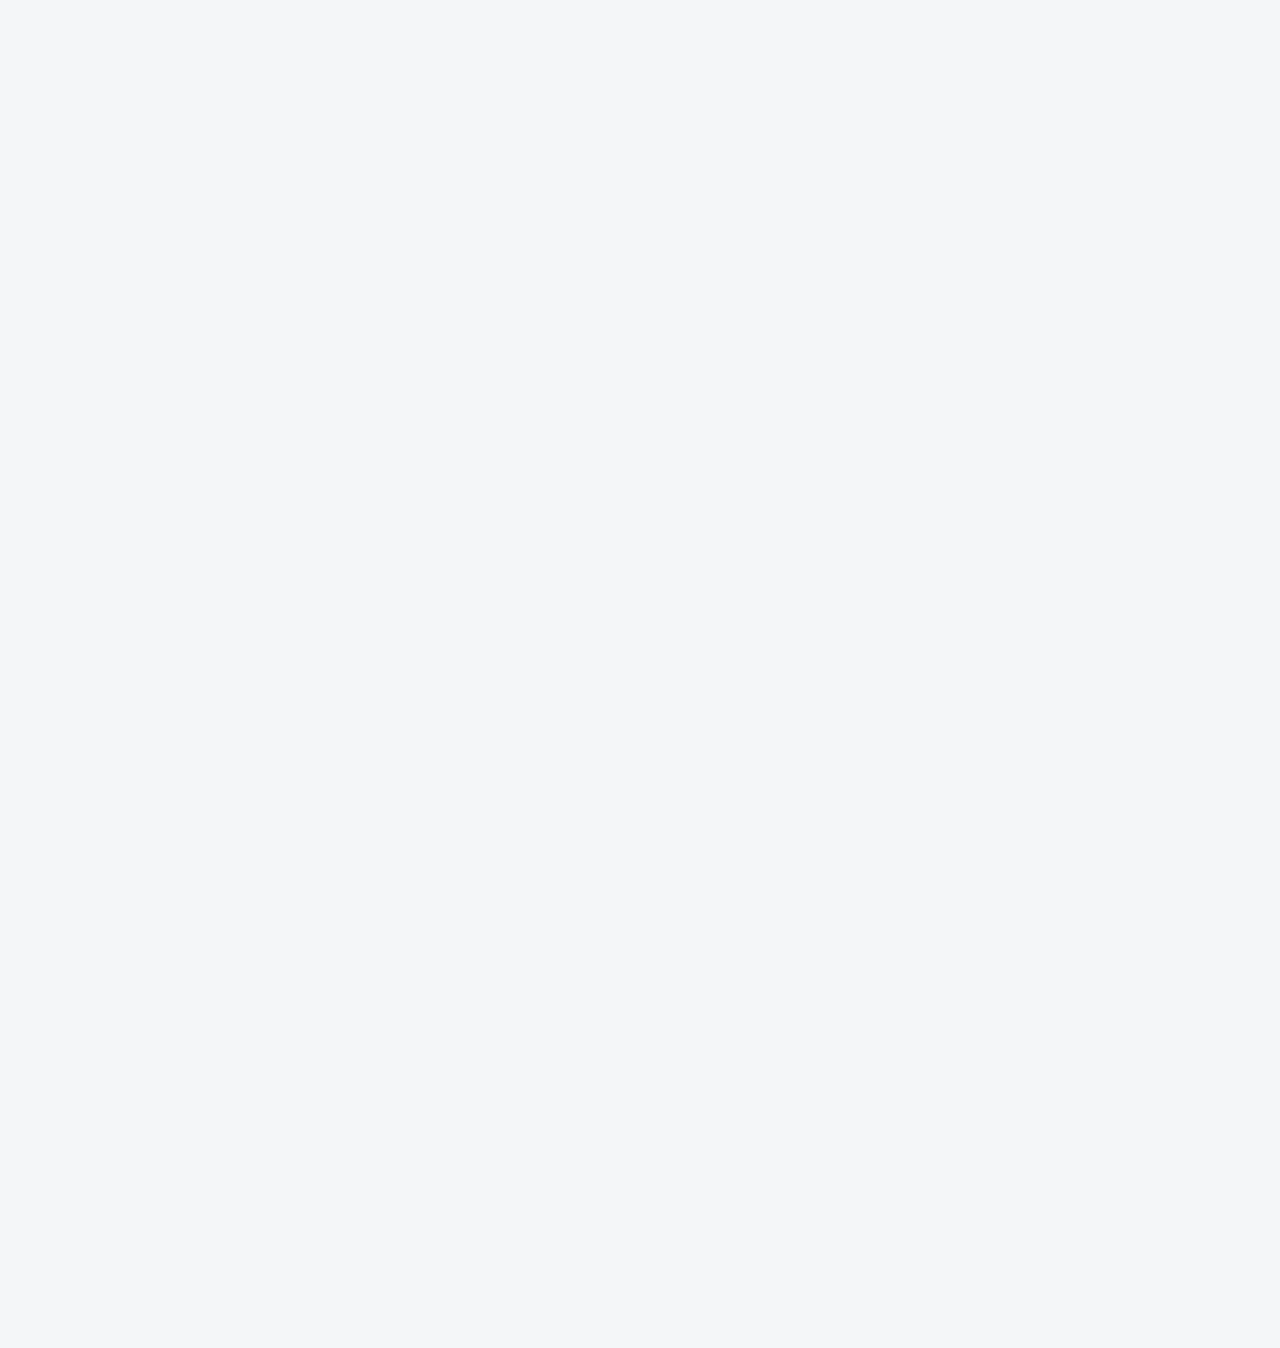
==== commit 82c18cc2: "첫 화면 로고 · 그림 · 왼쪽 메뉴 틀(판 2026-11-13.6) Co-Authored-By: Claude Fable 5.2 <noreply@anthropic.com>" ====
--- a/index.html
+++ b/index.html
@@ -22,9 +22,9 @@
 <link rel="stylesheet" href="css/app.css?v=1.0">
 <!-- auth-kit: 로그인 전에는 도구 화면을 감춘다(js/auth.js 가 판정 뒤 푼다) -->
 <script>document.documentElement.classList.add('auth-lock')</script>
-<link rel="stylesheet" href="css/auth.css?v=2026-11-13.1">
-<link rel="stylesheet" href="css/board.css?v=2026-11-13.1">
-<link rel="stylesheet" href="css/kit-build.css?v=2026-11-13.1">
+<link rel="stylesheet" href="css/auth.css?v=2026-11-13.6">
+<link rel="stylesheet" href="css/board.css?v=2026-11-13.6">
+<link rel="stylesheet" href="css/kit-build.css?v=2026-11-13.6">
 <!-- /auth-kit -->
 </head>
 <body>
@@ -132,11 +132,11 @@
 <script src="js/lift.js?v=1.0"></script>
 <script src="js/app.js?v=1.0"></script>
 <!-- auth-kit: 로그인 · 사용 신청 · 승인 · 게시판(키트 정본 data10-00/kit/auth, 적용 build-2611-00/tools/kit) -->
-<script src="vendor/supabase.js?v=2026-11-13.1"></script>
-<script src="js/auth-config.js?v=2026-11-13.1"></script>
-<script src="js/kit-build.js?v=2026-11-13.1"></script>
-<script src="js/board.js?v=2026-11-13.1"></script>
-<script src="js/auth.js?v=2026-11-13.1"></script>
+<script src="vendor/supabase.js?v=2026-11-13.6"></script>
+<script src="js/auth-config.js?v=2026-11-13.6"></script>
+<script src="js/kit-build.js?v=2026-11-13.6"></script>
+<script src="js/board.js?v=2026-11-13.6"></script>
+<script src="js/auth.js?v=2026-11-13.6"></script>
 <!-- /auth-kit -->
 </body>
 </html>
--- a/css/kit-build.css
+++ b/css/kit-build.css
@@ -1,8 +1,37 @@
-/* build-2611 과제용 — 로그인 키트를 여러 쪽짜리 정적 화면에 맞춘다(정본 build-2611-00/tools/kit/kit-build.css) */
+/* build-2611 과제용 — 로그인 키트를 여러 쪽짜리 정적 화면에 맞춘다(정본 build-2611-00/tools/kit/kit-build.css)
+   로그인 뒤 틀은 마산(data10) 과제와 같다: 왼쪽 메뉴(과제 메뉴 + 「도움 · 관리」) · 위쪽 계정 줄 · 본문. */
 [hidden]{display:none !important;}
-.kit-bar{display:none;}
-.kit-shell .kit-bar{display:flex; justify-content:flex-end; align-items:center; flex-wrap:wrap; gap:6px 10px; max-width:1320px; margin:0 auto; padding:6px 20px; min-height:0; font-size:13.5px; position:relative; z-index:5;}
-.kit-shell .kit-bar .auth-chip{margin-left:auto; flex-wrap:wrap; justify-content:flex-end; max-width:100%;}
+.kit-bar{display:flex; justify-content:flex-end; align-items:center; flex-wrap:wrap; gap:6px 10px; max-width:1320px; margin:0 auto; padding:8px 20px; min-height:0; font-size:13.5px; position:relative; z-index:5;}
+.kit-bar .auth-chip{margin-left:auto; flex-wrap:wrap; justify-content:flex-end; max-width:100%;}
 .kit-shell.kit-page-on header.hero{display:none;}
 #kitPage{max-width:1320px; margin:0 auto; padding:8px 20px 40px; min-width:0;}
-@media print{ .kit-bar{display:none !important;} }
+
+/* 과제 스타일이 태그 이름(nav · aside)에 건 규칙이 키트 화면으로 새지 않게 한다(09 · 10) */
+#authGate nav.hp-links,#kitPage nav.kp-toc{flex-direction:row; flex-wrap:wrap;}
+
+/* 왼쪽 메뉴 — 위쪽 메뉴(.topnav)의 이름표와 목록을 옮겨 온 것 */
+.kit-has-side nav.topnav{display:none;}
+.kit-has-side body{padding-top:0;}
+.kit-has-side .hero{margin-top:0;}
+.kit-side{background:linear-gradient(180deg,#12305c 0%,#0c2244 100%); color:#e8eef7; padding:12px 14px; display:flex; flex-wrap:wrap; align-items:center; gap:6px 14px;}
+.kit-side .topnav-brand{display:block; min-height:0; color:#fff; font-weight:800; font-size:15.5px; line-height:1.35; text-decoration:none; padding:4px 4px;}
+.kit-side .topnav-brand small{display:block; margin:2px 0 0; font-weight:400; font-size:11.5px; opacity:.7;}
+.kit-side #nav{list-style:none; margin:0; padding:0; display:flex; flex-direction:row; flex-wrap:wrap; gap:2px; overflow:visible; flex:1 1 auto; min-width:0;}
+.kit-side #nav li{margin:0; padding:0; min-width:0;}
+.kit-side #nav a{display:flex; align-items:center; justify-content:flex-start; text-align:left; min-height:38px; padding:0 12px; border:0; border-radius:10px; color:rgba(232,238,247,.82); text-decoration:none; font-size:14px; font-weight:600; white-space:nowrap;}
+.kit-side #nav a:hover{background:rgba(255,255,255,.07); color:#fff;}
+.kit-side #nav a.active,.kit-side #nav a[aria-current="page"]{background:rgba(64,126,201,.55); color:#fff; box-shadow:inset 3px 0 0 #ffb347;}
+.kit-shell.kit-page-on .kit-side #nav a.active,.kit-shell.kit-page-on .kit-side #nav a[aria-current="page"]{background:transparent; box-shadow:none; color:rgba(232,238,247,.82);}
+.kit-side .kit-nav{flex:1 1 100%; flex-direction:row; flex-wrap:wrap; align-items:center; margin-top:4px; padding-top:8px;}
+.kit-side .kit-nav-t{margin:0 6px 0 0; padding:0 4px;}
+@media (min-width:1000px){
+  .kit-has-side body{padding-left:248px;}
+  .kit-side{position:fixed; left:0; top:0; bottom:0; width:248px; z-index:40; overflow-y:auto; flex-direction:column; flex-wrap:nowrap; align-items:stretch; gap:0; padding:18px 12px 16px;}
+  .kit-side .topnav-brand{padding:4px 12px 14px; margin-bottom:10px; border-bottom:1px solid rgba(255,255,255,.1);}
+  .kit-side #nav{flex-direction:column; flex-wrap:nowrap; flex:0 0 auto; align-items:stretch;}
+  .kit-side #nav a{min-height:42px; font-size:14.5px; white-space:normal;}
+  .kit-side .kit-nav{flex:0 0 auto; flex-direction:column; flex-wrap:nowrap; align-items:stretch; margin-top:14px; padding-top:12px;}
+  .kit-side .kit-nav-t{margin:0 0 4px; padding:0 12px;}
+  .kit-has-side section,.kit-has-side [id]{scroll-margin-top:16px;}
+}
+@media print{ .kit-bar,.kit-side{display:none !important;} .kit-has-side body{padding-left:0;} }
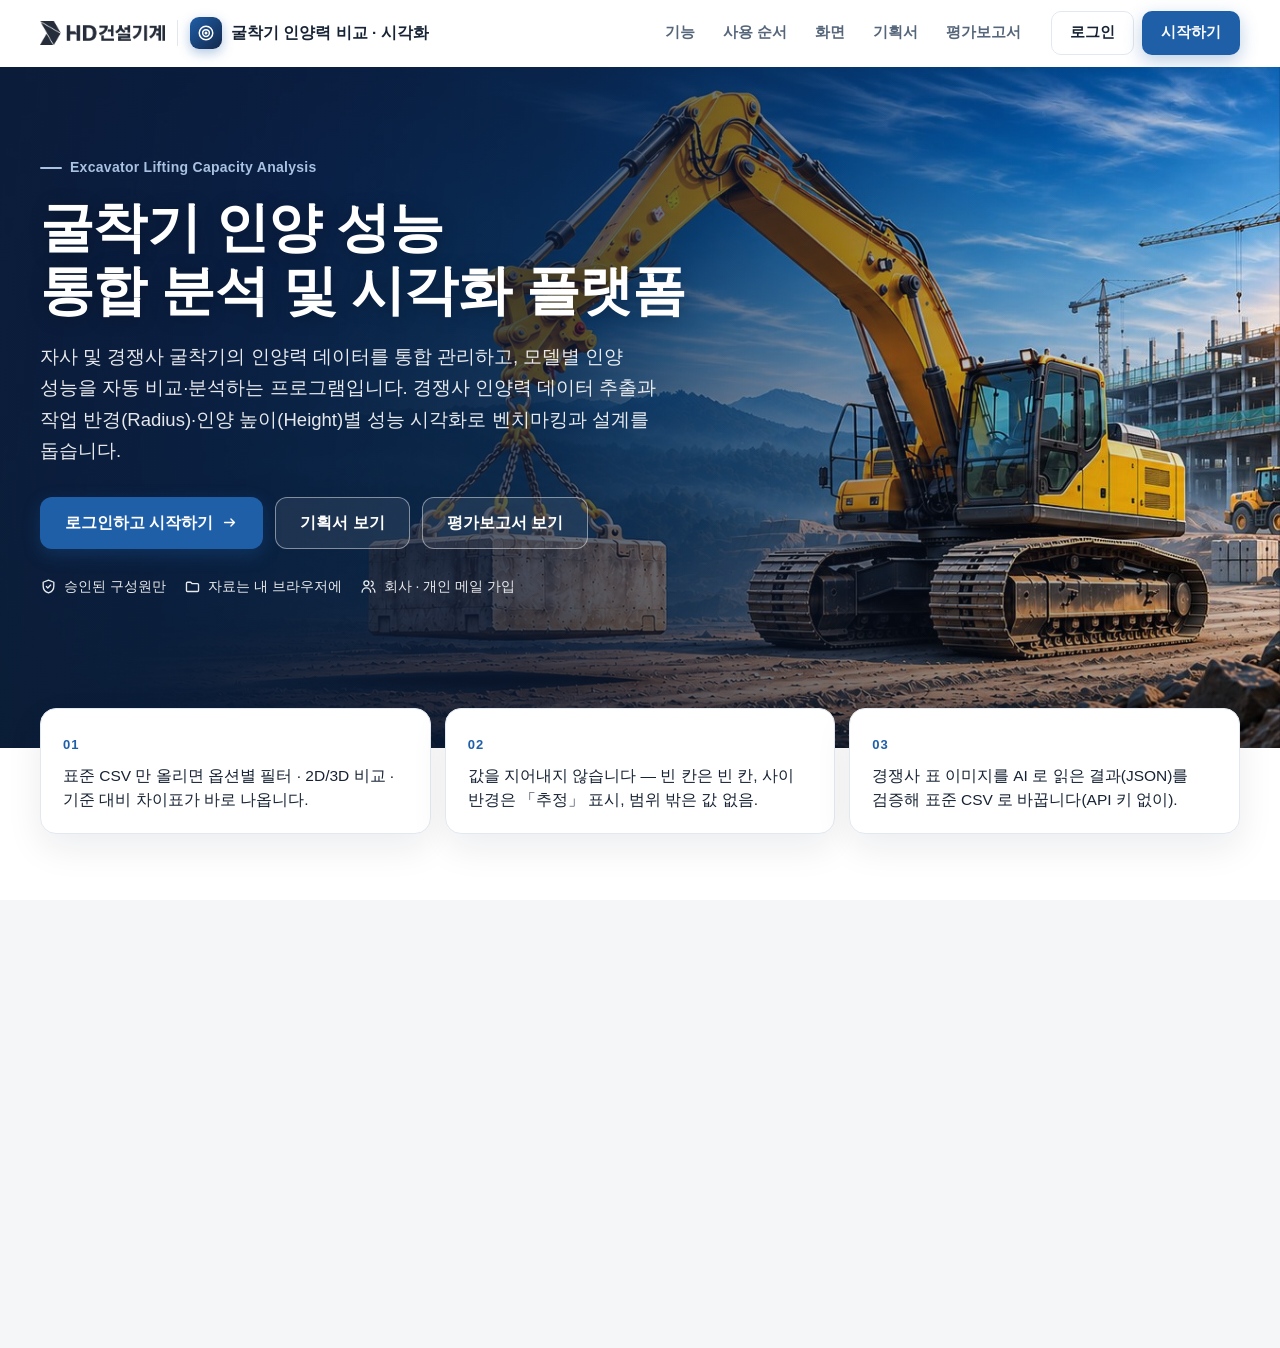
==== commit 39d2388b: "첫 화면에 평가보고서 보기 · report.html Co-Authored-By: Claude Fable 5.2 <noreply@anthropic.com>" ====
--- a/index.html
+++ b/index.html
@@ -22,9 +22,9 @@
 <link rel="stylesheet" href="css/app.css?v=1.0">
 <!-- auth-kit: 로그인 전에는 도구 화면을 감춘다(js/auth.js 가 판정 뒤 푼다) -->
 <script>document.documentElement.classList.add('auth-lock')</script>
-<link rel="stylesheet" href="css/auth.css?v=2026-11-13.6">
-<link rel="stylesheet" href="css/board.css?v=2026-11-13.6">
-<link rel="stylesheet" href="css/kit-build.css?v=2026-11-13.6">
+<link rel="stylesheet" href="css/auth.css?v=2026-11-13.8">
+<link rel="stylesheet" href="css/board.css?v=2026-11-13.8">
+<link rel="stylesheet" href="css/kit-build.css?v=2026-11-13.8">
 <!-- /auth-kit -->
 </head>
 <body>
@@ -132,11 +132,11 @@
 <script src="js/lift.js?v=1.0"></script>
 <script src="js/app.js?v=1.0"></script>
 <!-- auth-kit: 로그인 · 사용 신청 · 승인 · 게시판(키트 정본 data10-00/kit/auth, 적용 build-2611-00/tools/kit) -->
-<script src="vendor/supabase.js?v=2026-11-13.6"></script>
-<script src="js/auth-config.js?v=2026-11-13.6"></script>
-<script src="js/kit-build.js?v=2026-11-13.6"></script>
-<script src="js/board.js?v=2026-11-13.6"></script>
-<script src="js/auth.js?v=2026-11-13.6"></script>
+<script src="vendor/supabase.js?v=2026-11-13.8"></script>
+<script src="js/auth-config.js?v=2026-11-13.8"></script>
+<script src="js/kit-build.js?v=2026-11-13.8"></script>
+<script src="js/board.js?v=2026-11-13.8"></script>
+<script src="js/auth.js?v=2026-11-13.8"></script>
 <!-- /auth-kit -->
 </body>
 </html>
